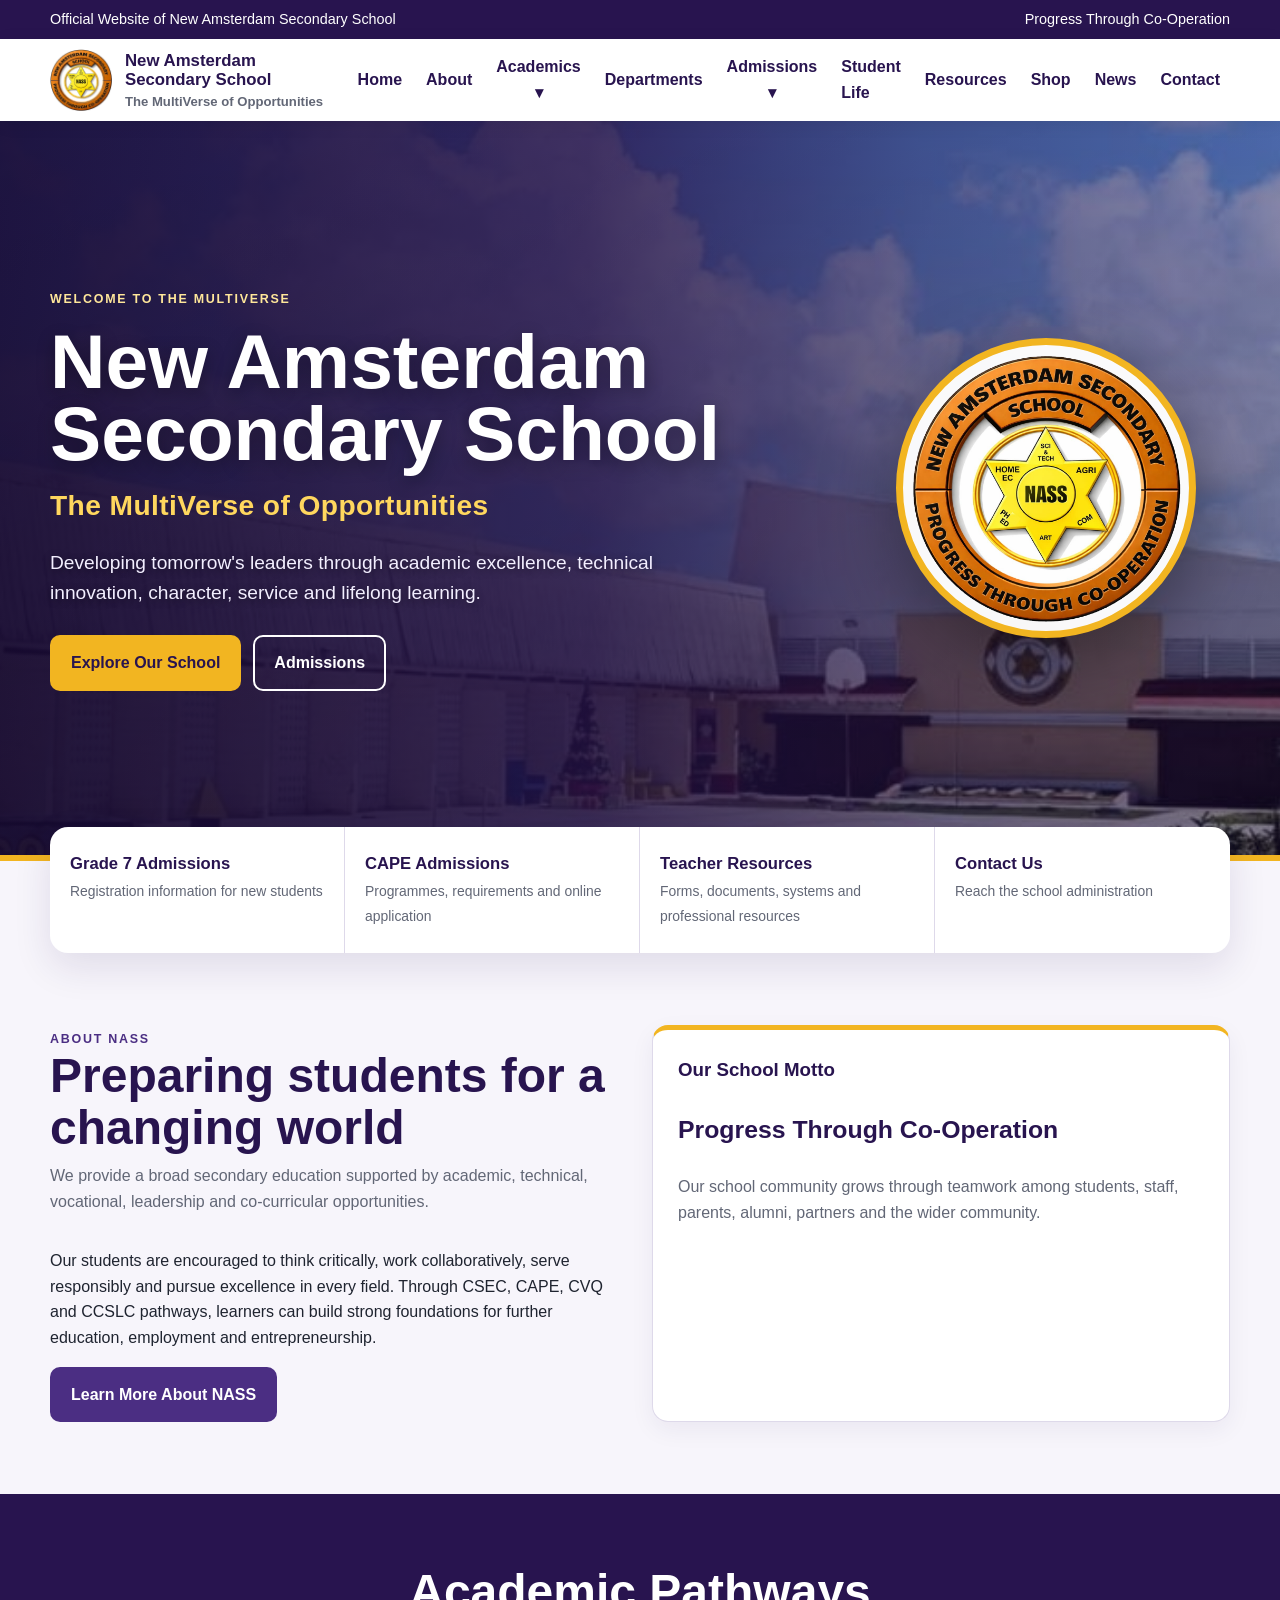
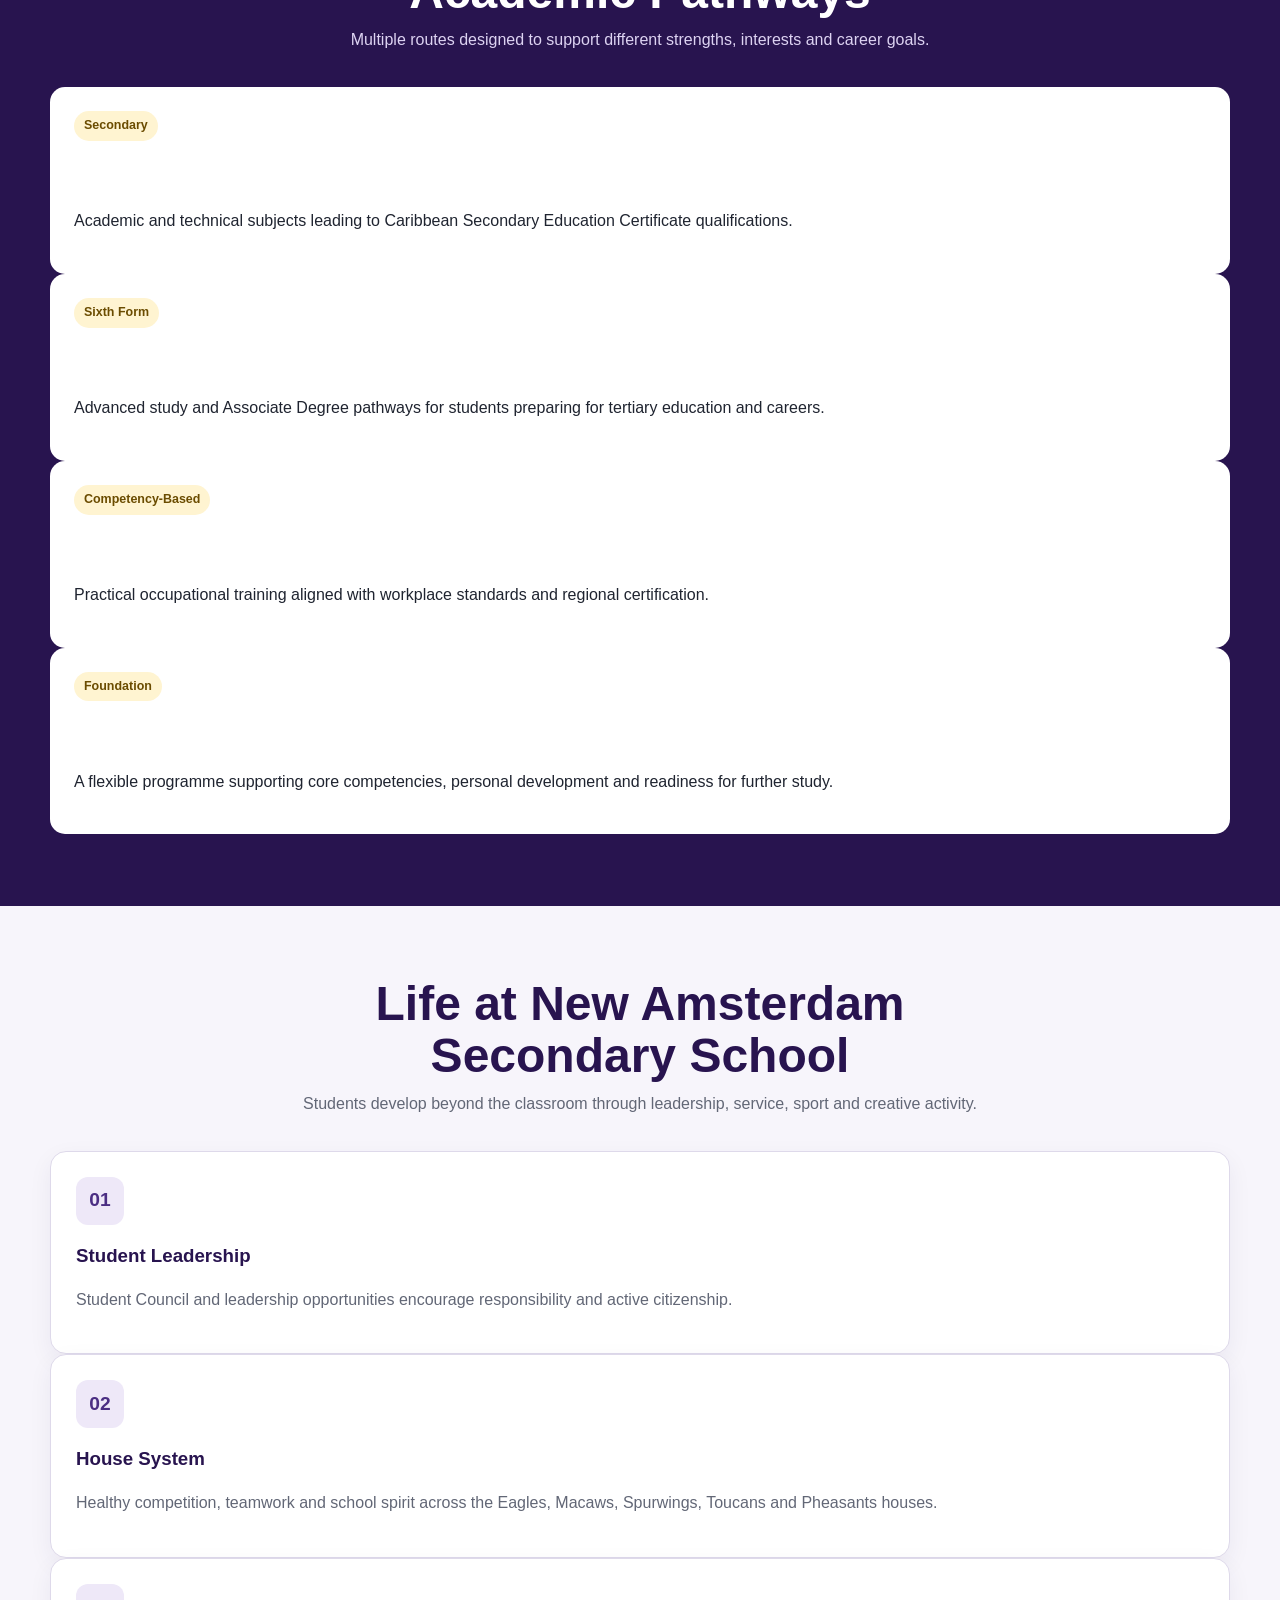
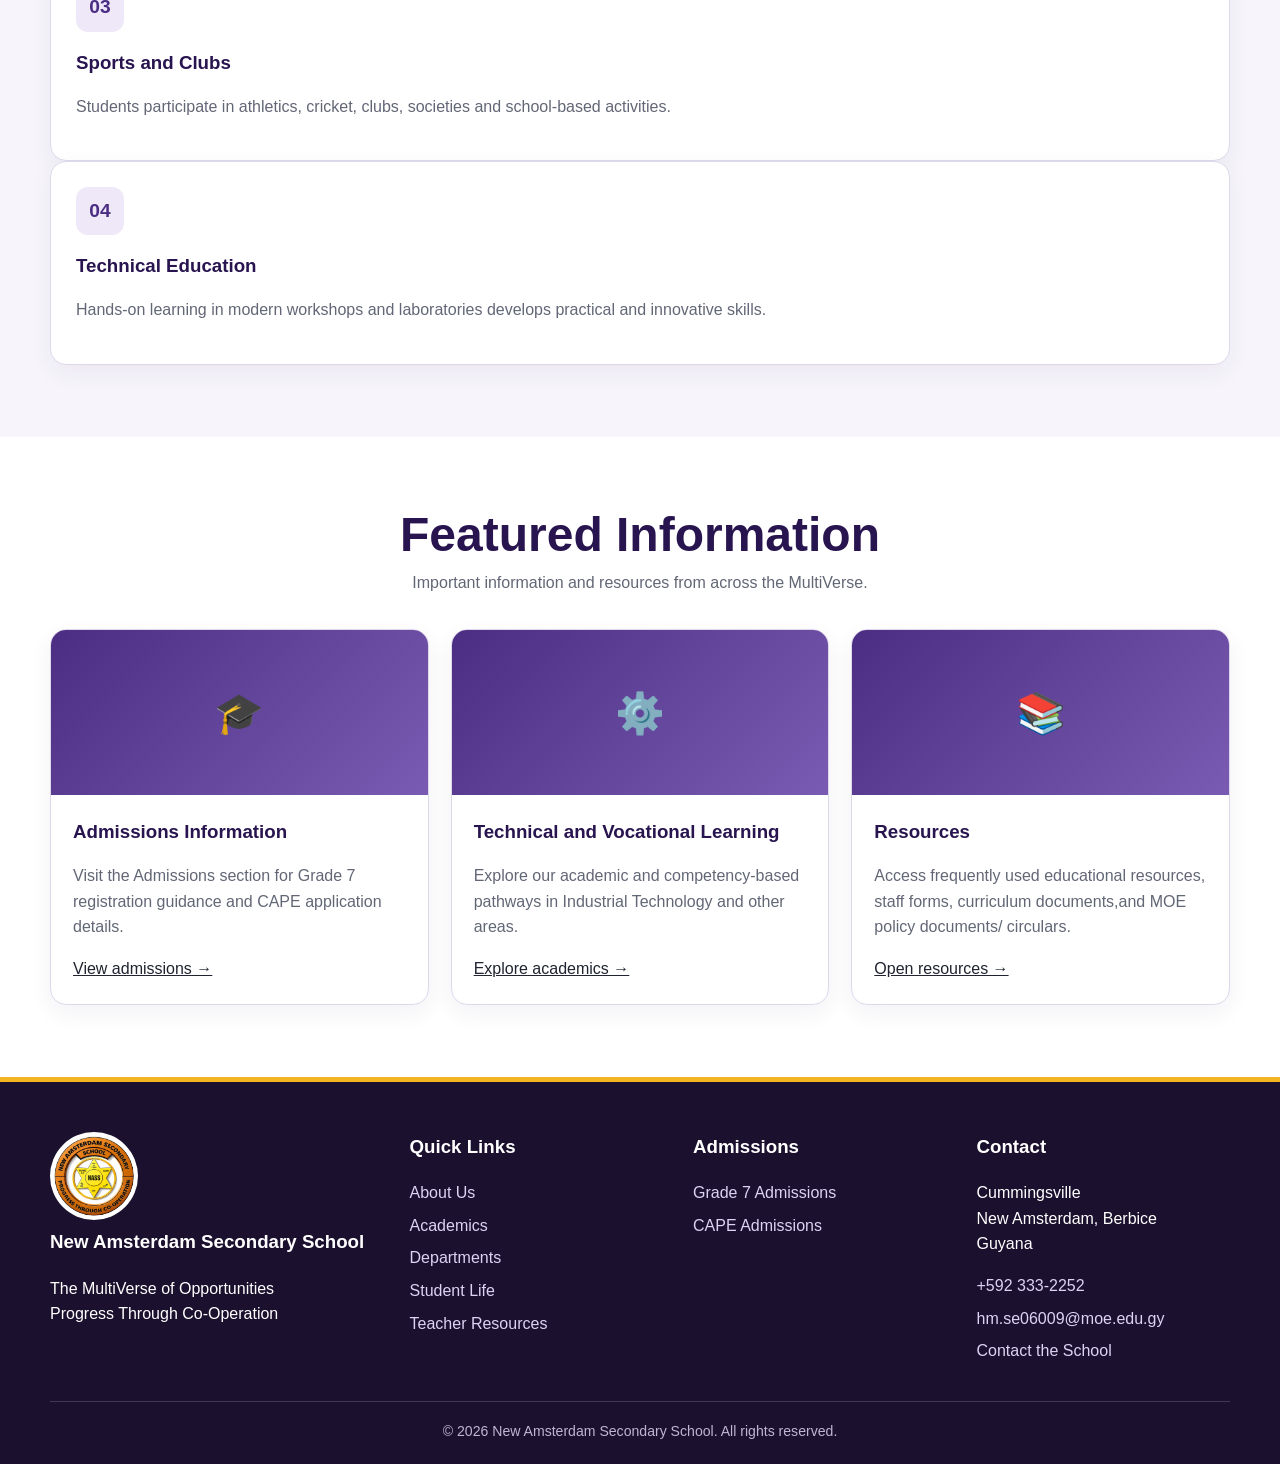
==== index.html @ 8d3edf61 "Add files via upload" ====
<!DOCTYPE html>
<html lang="en">

<head>
    <meta charset="UTF-8">

    <meta
        name="viewport"
        content="width=device-width, initial-scale=1"
    >

    <title>
        Home | New Amsterdam Secondary School
    </title>

 <meta
    name="description"
    content="Official website of New Amsterdam Secondary School in Guyana."
>

<link
    rel="canonical"
    href="https://newamsterdamsecondaryschool.org/"
>

<link
    rel="stylesheet"
    href="styles.css"
>
<script type="application/ld+json">
{
  "@context": "https://schema.org",
  "@type": "EducationalOrganization",
  "@id": "https://newamsterdamsecondaryschool.org/#organization",
  "name": "New Amsterdam Secondary School",
  "alternateName": [
    "New Amsterdam Secondary School - Multilateral",
    "NASS"
  ],
  "url": "https://newamsterdamsecondaryschool.org/",
  "logo": "https://newamsterdamsecondaryschool.org/nass-crest.png",
  "image": "https://newamsterdamsecondaryschool.org/school-layout.png",
  "description": "Official website of New Amsterdam Secondary School, Guyana. Offering secondary education, CAPE Associate Degree programmes, CVQ, CSEC, technical and vocational education, student life, admissions and official school news.",
  "telephone": "+592-333-2252",
  "email": "hm.se06009@moe.edu.gy",
  "slogan": "Progress Through Co-Operation",
  "foundingDate": "1975",
  "address": {
    "@type": "PostalAddress",
    "addressLocality": "New Amsterdam",
    "addressRegion": "Region 6",
    "addressCountry": "GY"
  },
  "sameAs": [
    "https://www.facebook.com/share/1CCUkj4T9d/"
  ],
  "knowsAbout": [
    "Secondary Education",
    "CSEC",
    "CAPE",
    "CCSLC",
    "CVQ",
    "Co Curriculars",
    "Extra Curriculars",
    "Student Leadership"
  ]
}
</script>
</head>

<body>

    <a
        class="skip"
        href="#main"
    >
        Skip to content
    </a>

    <!-- TOP INFORMATION BAR -->

    <div class="utility">

        <div class="container">

            <span>
                Official Website of New Amsterdam Secondary School
            </span>

            <span>
                Progress Through Co-Operation
            </span>

        </div>

    </div>

    <!-- HEADER AND NAVIGATION -->

    <header class="site-header">

        <div class="container brand-row">

            <a
                class="brand"
                href="index.html"
            >

                <img
                    src="nass-crest.png"
                    alt="New Amsterdam Secondary School crest"
                >

                <span class="brand-copy">

                    <span class="brand-name">
                        New Amsterdam Secondary School
                    </span>

                    <span class="brand-tag">
                        The MultiVerse of Opportunities
                    </span>

                </span>

            </a>

            <button
                class="nav-toggle"
                aria-expanded="false"
            >
                Menu
            </button>

            <nav
                class="nav"
                aria-label="Main navigation"
            >

                <a href="index.html">
                    Home
                </a>

                <a href="about.html">
                    About
                </a>

                <div class="dropdown">

                    <button class="dropbtn">
                        Academics ▾
                    </button>

                    <div class="dropdown-menu">

                        <a href="academics.html#foundation">
                            Foundation Programme
                        </a>

                        <a href="academics.html#streams of study">
                            Streams of Study
                        </a>

                        <a href="academics.html#csec">
                            CSEC
                        </a>

                        <a href="academics.html#cape">
                            CAPE
                        </a>

                        <a href="academics.html#cvq">
                            CVQ
                        </a>

                        <a href="academics.html#ccslc">
                            CCSLC
                        </a>

                    </div>

                </div>

                <a href="departments.html">
                    Departments
                </a>

                <div class="dropdown">

                    <button class="dropbtn">
                        Admissions ▾
                    </button>

                    <div class="dropdown-menu">

                        <a href="admissions.html">
                            Admissions Overview
                        </a>

                        <a href="grade7-admissions.html">
                            Grade 7 Admissions
                        </a>

                        <a href="cape-admissions.html">
                            CAPE Admissions
                        </a>

                    </div>

                </div>

                <a href="student-life.html">
                    Student Life
                </a>

                <a href="resources.html">
                    Resources
                </a>
                <a href="shop.html">
                    Shop
                </a>
                <a href="news.html">
                    News
                </a>

                <a href="contact.html">
                    Contact
                </a>

            </nav>

        </div>

    </header>

    <main id="main">

        <!-- HERO SECTION -->

        <section class="hero">

            <div class="container hero-grid">

                <div class="hero-copy">

                    <span class="eyebrow">
                        Welcome to the MultiVerse
                    </span>

                    <h1>
                        New Amsterdam
                        <br>
                        Secondary School
                    </h1>

                    <p class="hero-tagline">
                        The MultiVerse of Opportunities
                    </p>

                    <p class="hero-intro">
                        Developing tomorrow's leaders through academic
                        excellence, technical innovation, character,
                        service and lifelong learning.
                    </p>

                    <div class="actions">

                        <a
                            class="btn btn-primary"
                            href="about.html"
                        >
                            Explore Our School
                        </a>

                        <a
                            class="btn btn-light"
                            href="admissions.html"
                        >
                            Admissions
                        </a>

                    </div>

                </div>

                <div class="hero-crest">

                    <img
                        src="nass-crest.png"
                        alt="New Amsterdam Secondary School crest"
                    >

                </div>

            </div>

        </section>

        <!-- QUICK LINKS -->

        <div class="container quick">

            <div class="quick-grid">

                <a href="grade7-admissions.html">

                    <strong>
                        Grade 7 Admissions
                    </strong>

                    <span>
                        Registration information for new students
                    </span>

                </a>

                <a href="cape-admissions.html">

                    <strong>
                        CAPE Admissions
                    </strong>

                    <span>
                        Programmes, requirements and online application
                    </span>

                </a>

                <a href="resources.html">

                    <strong>
                        Teacher Resources
                    </strong>

                    <span>
                        Forms, documents, systems and professional resources
                    </span>

                </a>

                <a href="contact.html">

                    <strong>
                        Contact Us
                    </strong>

                    <span>
                        Reach the school administration
                    </span>

                </a>

            </div>

        </div>

        <!-- ABOUT SECTION -->

        <section>

            <div class="container grid-2">

                <div>

                    <div class="section-head left">

                        <span
                            class="eyebrow"
                            style="color: var(--purple);"
                        >
                            About NASS
                        </span>

                        <h2>
                            Preparing students for a changing world
                        </h2>

                        <p>
                            We provide a broad secondary education
                            supported by academic, technical, vocational,
                            leadership and co-curricular opportunities.
                        </p>

                    </div>

                    <p>
                        Our students are encouraged to think critically,
                        work collaboratively, serve responsibly and pursue
                        excellence in every field. Through CSEC, CAPE, CVQ
                        and CCSLC pathways, learners can build strong
                        foundations for further education, employment and
                        entrepreneurship.
                    </p>

                    <a
                        class="btn btn-purple"
                        href="about.html"
                    >
                        Learn More About NASS
                    </a>

                </div>

                <div class="card accent-card">

                    <h3>
                        Our School Motto
                    </h3>

                    <p
                        style="
                            font-size: 1.55rem;
                            color: var(--purple-dark);
                            font-weight: 900;
                        "
                    >
                        Progress Through Co-Operation
                    </p>

                    <p>
                        Our school community grows through teamwork
                        among students, staff, parents, alumni,
                        partners and the wider community.
                    </p>

                </div>

            </div>

        </section>

        <!-- ACADEMIC PATHWAYS -->

        <section class="purple-band">

            <div class="container">

                <div class="section-head">

                    <h2>
                        Academic Pathways
                    </h2>

                    <p>
                        Multiple routes designed to support different
                        strengths, interests and career goals.
                    </p>

                </div>

                <div class="grid-4">

                    <div class="programme-card">

                        <span class="label">
                            Secondary
                        </span>

                        <h3>
                            CSEC
                        </h3>

                        <p>
                            Academic and technical subjects leading to
                            Caribbean Secondary Education Certificate
                            qualifications.
                        </p>

                    </div>

                    <div class="programme-card">

                        <span class="label">
                            Sixth Form
                        </span>

                        <h3>
                            CAPE
                        </h3>

                        <p>
                            Advanced study and Associate Degree pathways
                            for students preparing for tertiary education
                            and careers.
                        </p>

                    </div>

                    <div class="programme-card">

                        <span class="label">
                            Competency-Based
                        </span>

                        <h3>
                            CVQ
                        </h3>

                        <p>
                            Practical occupational training aligned with
                            workplace standards and regional certification.
                        </p>

                    </div>

                    <div class="programme-card">

                        <span class="label">
                            Foundation
                        </span>

                        <h3>
                            CCSLC
                        </h3>

                        <p>
                            A flexible programme supporting core
                            competencies, personal development and
                            readiness for further study.
                        </p>

                    </div>

                </div>

            </div>

        </section>

        <!-- STUDENT LIFE -->

        <section>

            <div class="container">

                <div class="section-head">

                    <h2>
                        Life at New Amsterdam Secondary School 
                    </h2>

                    <p>
                        Students develop beyond the classroom through
                        leadership, service, sport and creative activity.
                    </p>

                </div>

                <div class="grid-4">

                    <div class="card">

                        <div class="icon">
                            01
                        </div>

                        <h3>
                            Student Leadership
                        </h3>

                        <p>
                            Student Council and leadership opportunities
                            encourage responsibility and active citizenship.
                        </p>

                    </div>

                    <div class="card">

                        <div class="icon">
                            02
                        </div>

                        <h3>
                            House System
                        </h3>

                        <p>
                            Healthy competition, teamwork and school spirit
                            across the Eagles, Macaws, Spurwings, Toucans and
                            Pheasants houses.
                        </p>

                    </div>

                    <div class="card">

                        <div class="icon">
                            03
                        </div>

                        <h3>
                            Sports and Clubs
                        </h3>

                        <p>
                            Students participate in athletics, cricket,
                            clubs, societies and school-based activities.
                        </p>

                    </div>

                    <div class="card">

                        <div class="icon">
                            04
                        </div>

                        <h3>
                            Technical Education
                        </h3>

                        <p>
                            Hands-on learning in modern workshops and
                            laboratories develops practical and innovative
                            skills.
                        </p>

                    </div>

                </div>

            </div>

        </section>

        <!-- FEATURED INFORMATION -->

        <section style="background: #ffffff;">

            <div class="container">

                <div class="section-head">

                    <h2>
                        Featured Information 
                    </h2>

                    <p>
                        Important information and resources from across
                        the MultiVerse.
                    </p>

                </div>

                <div class="grid-3">

                    <article class="card news-card">

                        <div class="news-visual">
                            🎓
                        </div>

                        <div class="news-body">

                            <h3>
                                Admissions Information
                            </h3>

                            <p>
                                Visit the Admissions section for Grade 7
                                registration guidance and CAPE application
                                details.
                            </p>

                            <a href="admissions.html">
                                View admissions →
                            </a>

                        </div>

                    </article>

                    <article class="card news-card">

                        <div class="news-visual">
                            ⚙️
                        </div>

                        <div class="news-body">

                            <h3>
                                Technical and Vocational Learning
                            </h3>

                            <p>
                                Explore our academic and competency-based
                                pathways in Industrial Technology and other
                                areas.
                            </p>

                            <a href="academics.html">
                                Explore academics →
                            </a>

                        </div>

                    </article>

                    <article class="card news-card">

                        <div class="news-visual">
                            📚
                        </div>

                        <div class="news-body">

                            <h3>
                                Resources
                            </h3>

                            <p>
                                Access frequently used educational resources, staff forms,
                                curriculum documents,and
                                MOE policy documents/ circulars.
                            </p>

                            <a href="resources.html">
                                Open resources →
                            </a>

                        </div>

                    </article>

                </div>

            </div>

        </section>

    </main>

    <!-- FOOTER -->

    <footer class="footer">

        <div class="container">

            <div class="footer-grid">

                <div>

                    <img
                        src="nass-crest.png"
                        alt="New Amsterdam Secondary School crest"
                        style="
                            width: 88px;
                            background: white;
                            border-radius: 50%;
                            padding: 4px;
                        "
                    >

                    <h3>
                        New Amsterdam Secondary School
                    </h3>

                    <p>
                        The MultiVerse of Opportunities
                        <br>
                        Progress Through Co-Operation
                    </p>

                </div>

                <div>

                    <h3>
                        Quick Links
                    </h3>

                    <a href="about.html">
                        About Us
                    </a>

                    <a href="academics.html">
                        Academics
                    </a>

                    <a href="departments.html">
                        Departments
                    </a>

                    <a href="student-life.html">
                        Student Life
                    </a>

                    <a href="resources.html">
                        Teacher Resources
                    </a>

                </div>

                <div>

                    <h3>
                        Admissions
                    </h3>

                    <a href="grade7-admissions.html">
                        Grade 7 Admissions
                    </a>

                    <a href="cape-admissions.html">
                        CAPE Admissions
                    </a>

                </div>

                <div>

                    <h3>
                        Contact
                    </h3>

                    <p>
                        Cummingsville
                        <br>
                        New Amsterdam, Berbice
                        <br>
                        Guyana
                    </p>

                    <a href="tel:+5923332252">
                        +592 333-2252
                    </a>

                    <a href="mailto:hm.se06009@moe.edu.gy">
                        hm.se06009@moe.edu.gy
                    </a>

                    <a href="contact.html">
                        Contact the School
                    </a>

                </div>

            </div>

            <div class="footer-bottom">

                ©
                <span data-year></span>
                New Amsterdam Secondary School.
                All rights reserved.

            </div>

        </div>

    </footer>

    <script src="script.js"></script>

</body>

</html>
---- styles.css ----
:root{--purple:#4b2e83;--purple-dark:#28144f;--purple-soft:#eee8f8;--gold:#f2b521;--gold-soft:#fff4d1;--ink:#1f2430;--muted:#626776;--white:#fff;--line:#ded9ea;--bg:#f7f5fb;--green:#17744a;--shadow:0 14px 38px rgba(40,20,79,.11)}
*{box-sizing:border-box}html{scroll-behavior:smooth}body{margin:0;font-family:Inter,Segoe UI,Arial,sans-serif;color:var(--ink);background:var(--bg);line-height:1.6}img{max-width:100%}a{color:inherit}.container{width:min(1180px,calc(100% - 36px));margin:auto}.skip{position:absolute;left:-999px}.skip:focus{left:12px;top:12px;background:#fff;padding:10px;z-index:99}.utility{background:var(--purple-dark);color:#fff;font-size:.9rem}.utility .container{display:flex;justify-content:space-between;gap:16px;padding:8px 0;flex-wrap:wrap}.site-header{background:#fff;position:sticky;top:0;z-index:40;box-shadow:0 3px 16px rgba(0,0,0,.08)}.brand-row{display:flex;align-items:center;justify-content:space-between;min-height:82px;gap:22px}.brand{display:flex;align-items:center;gap:13px;text-decoration:none}.brand img{width:62px;height:62px;object-fit:contain}.brand-copy{display:flex;flex-direction:column;align-items:flex-start;min-width:0;line-height:1.15}.brand-name{display:block;font-weight:900;color:var(--purple-dark);font-size:1.2rem;line-height:1.15;white-space:nowrap}.brand-tag{display:block;margin-top:5px;font-size:.82rem;color:var(--muted);font-weight:700;white-space:nowrap}.nav-toggle{display:none;border:0;background:var(--purple-soft);color:var(--purple-dark);padding:10px 12px;border-radius:8px;font-weight:800}.nav{display:flex;align-items:center;gap:4px}.nav a,.dropbtn{border:0;background:none;text-decoration:none;color:var(--purple-dark);font:inherit;font-weight:800;padding:12px 10px;border-radius:8px;cursor:pointer}.nav a:hover,.nav a.active,.dropbtn:hover{background:var(--purple-soft)}.dropdown{position:relative}.dropdown-menu{display:none;position:absolute;top:100%;left:0;min-width:235px;background:#fff;border:1px solid var(--line);border-radius:12px;padding:8px;box-shadow:var(--shadow)}.dropdown:hover .dropdown-menu,.dropdown:focus-within .dropdown-menu{display:block}.dropdown-menu a{display:block}.staff-link{background:var(--gold)!important;color:var(--purple-dark)!important}.hero{position:relative;background-image:linear-gradient(90deg,rgba(27,12,58,.94) 0%,rgba(40,20,79,.86) 46%,rgba(40,20,79,.58) 72%,rgba(40,20,79,.42) 100%),url("banner.jpeg");background-size:cover;background-position:center center;background-repeat:no-repeat;color:#fff;overflow:hidden;border-bottom:6px solid var(--gold)}.hero::after{content:"";position:absolute;inset:0;background:linear-gradient(180deg,rgba(0,0,0,.06),rgba(0,0,0,.18));pointer-events:none}.hero-grid{position:relative;z-index:1;display:grid;grid-template-columns:minmax(0,1.35fr) minmax(240px,.65fr);min-height:590px;align-items:center;gap:48px;padding:72px 0}.hero-copy{max-width:780px}.eyebrow{display:inline-block;color:#ffe79a;text-transform:uppercase;letter-spacing:.14em;font-weight:900;font-size:.78rem}.hero h1{font-size:clamp(3rem,6vw,5.8rem);line-height:.94;margin:14px 0 14px;text-wrap:balance;text-shadow:0 5px 18px rgba(0,0,0,.32)}.hero-tagline{margin:0 0 10px!important;color:#ffd75e!important;font-size:clamp(1.25rem,2.2vw,1.8rem)!important;font-weight:900;letter-spacing:.015em}.hero-intro{font-size:clamp(1rem,1.5vw,1.2rem)!important;max-width:690px;color:#f3efff!important;text-shadow:0 2px 8px rgba(0,0,0,.4)}.hero-crest{display:grid;place-items:center}.hero-crest img{width:min(300px,24vw);filter:drop-shadow(0 22px 38px rgba(0,0,0,.38));background:rgba(255,255,255,.97);border-radius:50%;padding:8px;border:7px solid var(--gold)}.actions{display:flex;gap:12px;flex-wrap:wrap;margin-top:26px}.btn{display:inline-flex;align-items:center;justify-content:center;text-decoration:none;font-weight:900;border-radius:10px;padding:13px 19px;border:2px solid transparent}.btn-primary{background:var(--gold);color:var(--purple-dark)}.btn-light{border-color:#fff;color:#fff}.btn-purple{background:var(--purple);color:#fff}.quick{margin-top:-34px;position:relative;z-index:3}.quick-grid{display:grid;grid-template-columns:repeat(4,1fr);background:#fff;border-radius:18px;box-shadow:var(--shadow);overflow:hidden}.quick a{padding:24px 20px;text-decoration:none;border-right:1px solid var(--line)}.quick a:last-child{border:0}.quick strong{display:block;color:var(--purple-dark);font-size:1.04rem}.quick span{font-size:.87rem;color:var(--muted)}section{padding:72px 0}.section-head{max-width:760px;margin:0 auto 34px;text-align:center}.section-head.left{margin-left:0;text-align:left}.section-head h2{font-size:clamp(2rem,4vw,3rem);color:var(--purple-dark);margin:0 0 9px;line-height:1.08}.section-head p{margin:0;color:var(--muted)}.grid-2{display:grid;grid-template-columns:repeat(2,1fr);gap:24px}.grid-3{display:grid;grid-template-columns:repeat(3,1fr);gap:22px};align-items:start;
}.grid-4{display:grid;grid-template-columns:repeat(4,1fr);gap:20px}.card{background:#fff;border:1px solid var(--line);border-radius:16px;padding:25px;box-shadow:0 8px 24px rgba(40,20,79,.06)}.card h3{color:var(--purple-dark);margin:0 0 10px}.card p{color:var(--muted)}.icon{width:48px;height:48px;border-radius:12px;background:var(--purple-soft);display:grid;place-items:center;color:var(--purple);font-weight:900;font-size:1.2rem;margin-bottom:16px}.accent-card{border-top:5px solid var(--gold)}.purple-band{background:var(--purple-dark);color:#fff}.purple-band .section-head h2,.purple-band h3{color:#fff}.purple-band .section-head p{color:#ddd3f2}.programme-card{background:#fff;color:var(--ink);border-radius:15px;padding:24px}.programme-card .label{display:inline-block;background:var(--gold-soft);color:#6b4c00;border-radius:999px;padding:5px 10px;font-weight:900;font-size:.78rem}.news-card{overflow:hidden;padding:0}.news-visual{height:165px;background:linear-gradient(135deg,var(--purple),#7a5bb3);display:grid;place-items:center;color:#fff;font-size:2.5rem}.news-body{padding:22px}.notice{background:var(--gold-soft);border-left:5px solid var(--gold);padding:16px 18px;border-radius:9px}.page-hero{background:linear-gradient(135deg,var(--purple-dark),var(--purple));color:#fff;padding:70px 0;border-bottom:6px solid var(--gold)}.page-hero h1{font-size:clamp(2.5rem,5vw,4.5rem);margin:0 0 10px}.page-hero p{max-width:760px;color:#eee7ff;font-size:1.08rem}.breadcrumbs{font-weight:800;font-size:.86rem;color:#ffe394}.content-list{padding-left:20px}.content-list li{margin-bottom:9px}.requirements{display:grid;grid-template-columns:repeat(2,1fr);gap:12px}.requirements div{background:var(--gold-soft);border-left:4px solid var(--gold);padding:14px;border-radius:8px;font-weight:800}.table-wrap{overflow:auto}.programme-table{width:100%;border-collapse:collapse;background:#fff}.programme-table th,.programme-table td{border:1px solid var(--line);padding:12px;text-align:left;vertical-align:top}.programme-table th{background:var(--purple);color:#fff}.contact-grid{display:grid;grid-template-columns:.8fr 1.2fr;gap:25px}.form-card label{display:block;font-weight:800;margin:12px 0 6px}.form-card input,.form-card textarea{width:100%;border:1px solid #bdb7cc;border-radius:8px;padding:11px;font:inherit}.form-card textarea{min-height:130px}.footer{background:#1b102e;color:#fff;border-top:5px solid var(--gold);padding:50px 0 22px}.footer-grid{display:grid;grid-template-columns:1.3fr repeat(3,1fr);gap:30px}.footer h3{margin-top:0}.footer a{display:block;text-decoration:none;color:#ddd3f2;margin:7px 0}.footer-bottom{border-top:1px solid rgba(255,255,255,.16);margin-top:30px;padding-top:18px;text-align:center;color:#bfb6d0;font-size:.88rem}
@media(max-width:980px){.nav-toggle{display:block}.nav{display:none;position:absolute;top:82px;left:0;right:0;background:#fff;padding:12px 18px;box-shadow:var(--shadow);flex-direction:column;align-items:stretch}.nav.open{display:flex}.dropdown-menu{position:static;box-shadow:none;border:0;padding-left:14px}.dropdown:hover .dropdown-menu{display:none}.dropdown.open .dropdown-menu{display:block}.hero-grid{grid-template-columns:1fr;text-align:center;min-height:auto;padding:64px 0}.hero p{margin-left:auto;margin-right:auto}.actions{justify-content:center}.hero-crest{display:grid}.hero-crest img{width:min(230px,48vw)}.quick-grid,.grid-4{grid-template-columns:repeat(2,1fr)}.grid-3{grid-template-columns:repeat(2,1fr)}.footer-grid{grid-template-columns:repeat(2,1fr)}}
@media(max-width:680px){.utility .container{justify-content:center}.brand-name{font-size:1rem}.brand-tag{display:none}.quick-grid,.grid-2,.grid-3,.grid-4,.contact-grid,.footer-grid,.requirements{grid-template-columns:1fr}.quick a{border-right:0;border-bottom:1px solid var(--line)}.hero-grid{min-height:auto;padding:58px 0 64px;gap:30px}.hero h1{font-size:clamp(2.65rem,12vw,4rem)}.hero-crest img{width:min(190px,52vw)}section{padding:55px 0}.page-hero{padding:55px 0}}
.foundation-image{
    margin-top:25px;
}

.foundation-image img{
    width:100%;
    border-radius:12px;
    display:block;
    box-shadow:0 8px 20px rgba(0,0,0,.12);
}
.cvq-image{
    margin-top:25px;
}

.cvq-image img{
    width:120%;
    border-radius:12px;
    display:block;
    box-shadow:0 8px 20px rgba(0,0,0,.12);
}
.about-cards{
    column-count:3;
    column-gap:24px;
}

.about-cards .card{
    display:inline-block;
    width:100%;
    margin:0 0 24px;
    break-inside:avoid;
}

@media (max-width:980px){
    .about-cards{
        column-count:2;
    }
}

@media (max-width:680px){
    .about-cards{
        column-count:1;
    }
}
.board-members {
    width:100%;
    border-radius:12px;
    margin-top:20px;
    border:4px solid #ffffff;
    box-shadow:0 8px 24px rgba(0,0,0,.15);
}
.brand{
    min-width:0;
}

.brand-copy{
    min-width:0;
}

.brand-name{
    font-size:1.05rem;
    white-space:normal;
    line-height:1.15;
}

.brand-tag{
    white-space:normal;
}

.nav{
    margin-left:auto;
}
.pe-uniform-wrapper{
    display:flex;
    justify-content:center;
}

.pe-uniform-wrapper .uniform-card{
    width:100%;
    max-width:900px;
}
.uniform-group .section-head{
    text-align:center;
    margin-bottom:30px;
}

.uniform-group .section-head h2{
    margin-bottom:10px;
}
.cricket-feature{
    background:#fff;
}

.cricket-story{
    padding:30px;
}

.cricket-story-text{
    max-width:900px;
    margin:0 auto 30px;
    text-align:center;
}

.cricket-story-text h3{
    font-size:1.6rem;
}

.cricket-gallery{
    display:grid;
    grid-template-columns:repeat(2,minmax(0,1fr));
    gap:18px;
}

.cricket-gallery a{
    display:block;
    overflow:hidden;
    border-radius:12px;
}

.cricket-gallery img{
    width:100%;
    height:320px;
    display:block;
    object-fit:cover;
    transition:transform .25s ease;
}

.cricket-gallery img:hover{
    transform:scale(1.03);
}

@media(max-width:760px){

    .cricket-gallery{
        grid-template-columns:1fr;
    }

    .cricket-gallery img{
        height:auto;
    }

}
/* Streams of Study */

.streams-grid{
    display:grid;
    grid-template-columns:repeat(auto-fit,minmax(230px,1fr));
    gap:18px;
    margin-top:20px;
}

.stream-box{
    background:#f8f8ff;
    border:1px solid #e6e0ff;
    border-radius:14px;
    padding:18px;
}

.stream-box h4{
    margin-bottom:10px;
    color:var(--purple-dark);
}

.stream-box p{
    margin:0;
}

.stream-box ul{
    margin:10px 0 0 20px;
}
.location-section {
    background: #ffffff;
}

.map-container {
    width: 100%;
    margin-top: 2rem;
    border-radius: 18px;
    overflow: hidden;
    box-shadow: 0 12px 30px rgba(0, 0, 0, 0.12);
}

.map-container iframe {
    display: block;
    width: 100%;
    height: 450px;
    border: 0;
}

@media (max-width: 700px) {
    .map-container iframe {
        height: 350px;
    }
}
/* ========================================
   NEWS DOCUMENTS SECTION
======================================== */

.news-documents {
    padding: 70px 0;
    background: #f6f4f8;
}

.section-heading {
    max-width: 760px;
    margin-bottom: 36px;
}

.section-label {
    margin: 0 0 8px;
    color: #6a1b78;
    font-size: 0.85rem;
    font-weight: 700;
    letter-spacing: 1px;
    text-transform: uppercase;
}

.section-heading h2 {
    margin: 0 0 12px;
    color: #35113d;
    font-size: clamp(1.8rem, 4vw, 2.5rem);
    line-height: 1.2;
}

.section-heading p {
    margin: 0;
    color: #555;
    line-height: 1.7;
}

.document-grid {
    display: grid;
    grid-template-columns: repeat(3, minmax(0, 1fr));
    gap: 24px;
}

.document-card {
    display: flex;
    flex-direction: column;
    overflow: hidden;
    background: #ffffff;
    border: 1px solid #e2dce5;
    border-radius: 14px;
    box-shadow: 0 8px 25px rgba(45, 16, 52, 0.08);
    transition:
        transform 0.2s ease,
        box-shadow 0.2s ease;
}

.document-card:hover {
    transform: translateY(-4px);
    box-shadow: 0 14px 32px rgba(45, 16, 52, 0.14);
}

.document-icon {
    padding: 22px 24px;
    background: linear-gradient(
        135deg,
        #4e145b,
        #762b86
    );
    color: #ffffff;
    font-size: 1.15rem;
    font-weight: 800;
    letter-spacing: 2px;
}

.document-details {
    display: flex;
    flex: 1;
    flex-direction: column;
    padding: 24px;
}

.document-type {
    margin: 0 0 8px;
    color: #a27616;
    font-size: 0.78rem;
    font-weight: 700;
    letter-spacing: 0.7px;
    text-transform: uppercase;
}

.document-details h3 {
    margin: 0 0 12px;
    color: #35113d;
    font-size: 1.25rem;
    line-height: 1.35;
}

.document-details > p {
    margin: 0;
    color: #5b5b5b;
    line-height: 1.65;
}

.document-button {
    display: inline-flex;
    align-items: center;
    justify-content: center;
    width: fit-content;
    min-height: 44px;
    margin-top: auto;
    padding: 11px 18px;
    background: #5c1769;
    color: #ffffff;
    border-radius: 7px;
    font-weight: 700;
    text-align: center;
    text-decoration: none;
    transition:
        background 0.2s ease,
        transform 0.2s ease;
}

.document-button:hover,
.document-button:focus-visible {
    background: #7b2789;
    color: #ffffff;
    transform: translateY(-1px);
}

.document-button:focus-visible {
    outline: 3px solid #d5b44a;
    outline-offset: 3px;
}

/* Tablet */

@media (max-width: 900px) {

    .document-grid {
        grid-template-columns: repeat(2, minmax(0, 1fr));
    }

}

/* Mobile */

@media (max-width: 600px) {

    .news-documents {
        padding: 48px 0;
    }

    .section-heading {
        margin-bottom: 28px;
    }

    .document-grid {
        grid-template-columns: 1fr;
    }

    .document-details {
        padding: 20px;
    }

    .document-button {
        width: 100%;
    }

}
.site-map-section {
    padding: 70px 0;
    background: #f8fafc;
}

.site-map {
    width: 100%;
    max-width: 1200px;
    margin: 0 auto;
    text-align: center;
}

.site-map a {
    display: block;
}

.site-map img {
    display: block;
    width: 100%;
    height: auto;
    border: 1px solid #d8dde6;
    border-radius: 14px;
    box-shadow: 0 10px 28px rgba(0, 0, 0, 0.14);
    transition: transform 0.3s ease, box-shadow 0.3s ease;
}

.site-map img:hover {
    transform: scale(1.01);
    box-shadow: 0 14px 34px rgba(0, 0, 0, 0.18);
}

.site-map figcaption {
    margin-top: 15px;
    color: var(--muted);
    font-size: 0.95rem;
    line-height: 1.6;
}

@media (max-width: 760px) {
    .site-map-section {
        padding: 50px 0;
    }

    .site-map img {
        border-radius: 10px;
    }
}
/*==============================
 Past Head Teachers
==============================*/

.headteachers-section{
    padding:70px 0;
    background:#f8fafc;
}

.headteachers-grid{
    display:grid;
    grid-template-columns:repeat(auto-fit,minmax(250px,1fr));
    gap:30px;
    margin-top:40px;
}

.headteacher-card{
    background:#fff;
    border-radius:16px;
    overflow:hidden;
    text-align:center;
    box-shadow:0 8px 22px rgba(0,0,0,.12);
    transition:.3s;
}

.headteacher-card:hover{
    transform:translateY(-8px);
}

.headteacher-card img{
    width:100%;
    aspect-ratio:4/5;
    object-fit:cover;
    display:block;
}

.headteacher-card h3{
    margin:18px 0 6px;
    color:var(--purple-dark);
}

.headteacher-card p{
    margin:0;
    font-weight:600;
    color:#666;
}

.headteacher-card span{
    display:block;
    margin:15px 0 20px;
    font-weight:700;
    color:var(--gold);
}

.table-responsive{
    overflow-x:auto;
}

.programme-table{
    width:100%;
    border-collapse:collapse;
    margin-top:1rem;
}

.programme-table th{
    background:#0c4da2;
    color:#fff;
    padding:12px;
    text-align:left;
}

.programme-table td{
    border:1px solid #ddd;
    padding:14px;
    vertical-align:top;
}

.programme-table ul{
    margin:0;
    padding-left:20px;
}

.course-grid{
    display:grid;
    grid-template-columns:repeat(auto-fit,minmax(280px,1fr));
    gap:2rem;
}

.course-grid ul{
    margin:0;
    padding-left:20px;
}
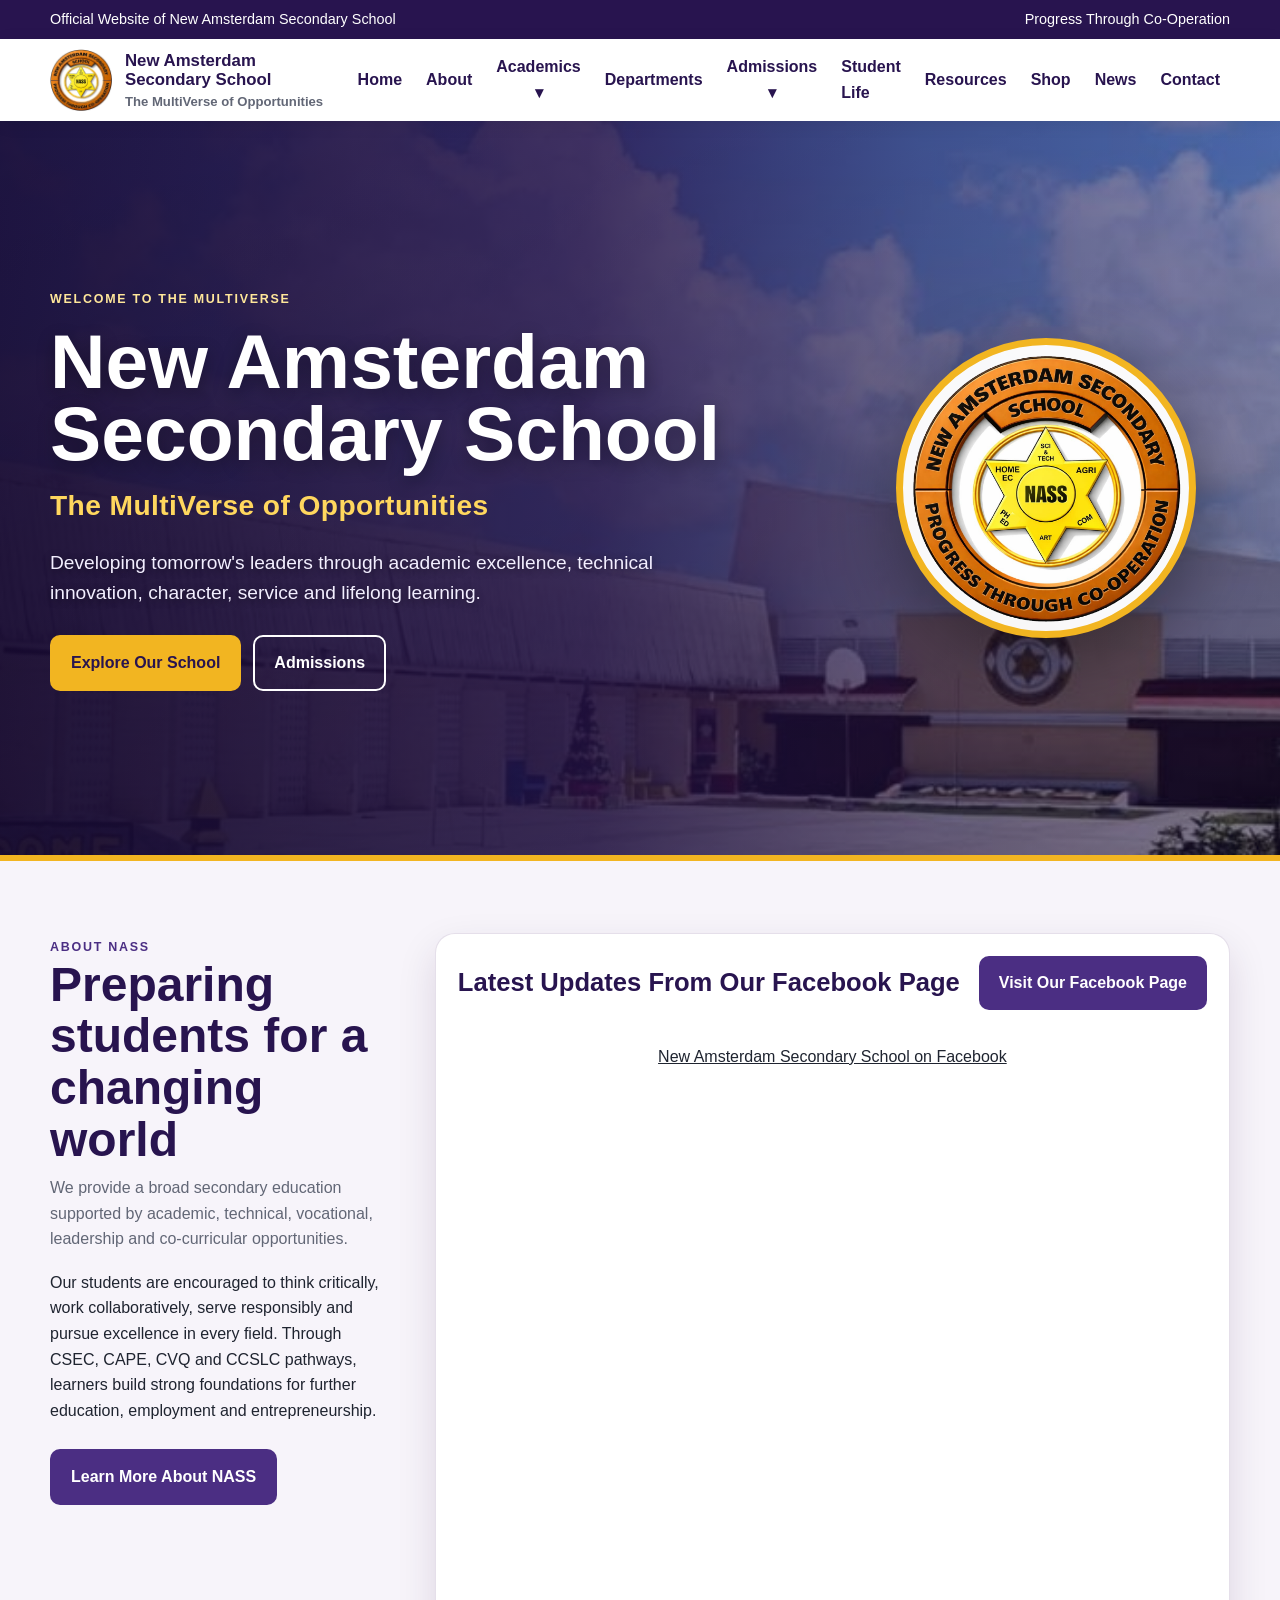
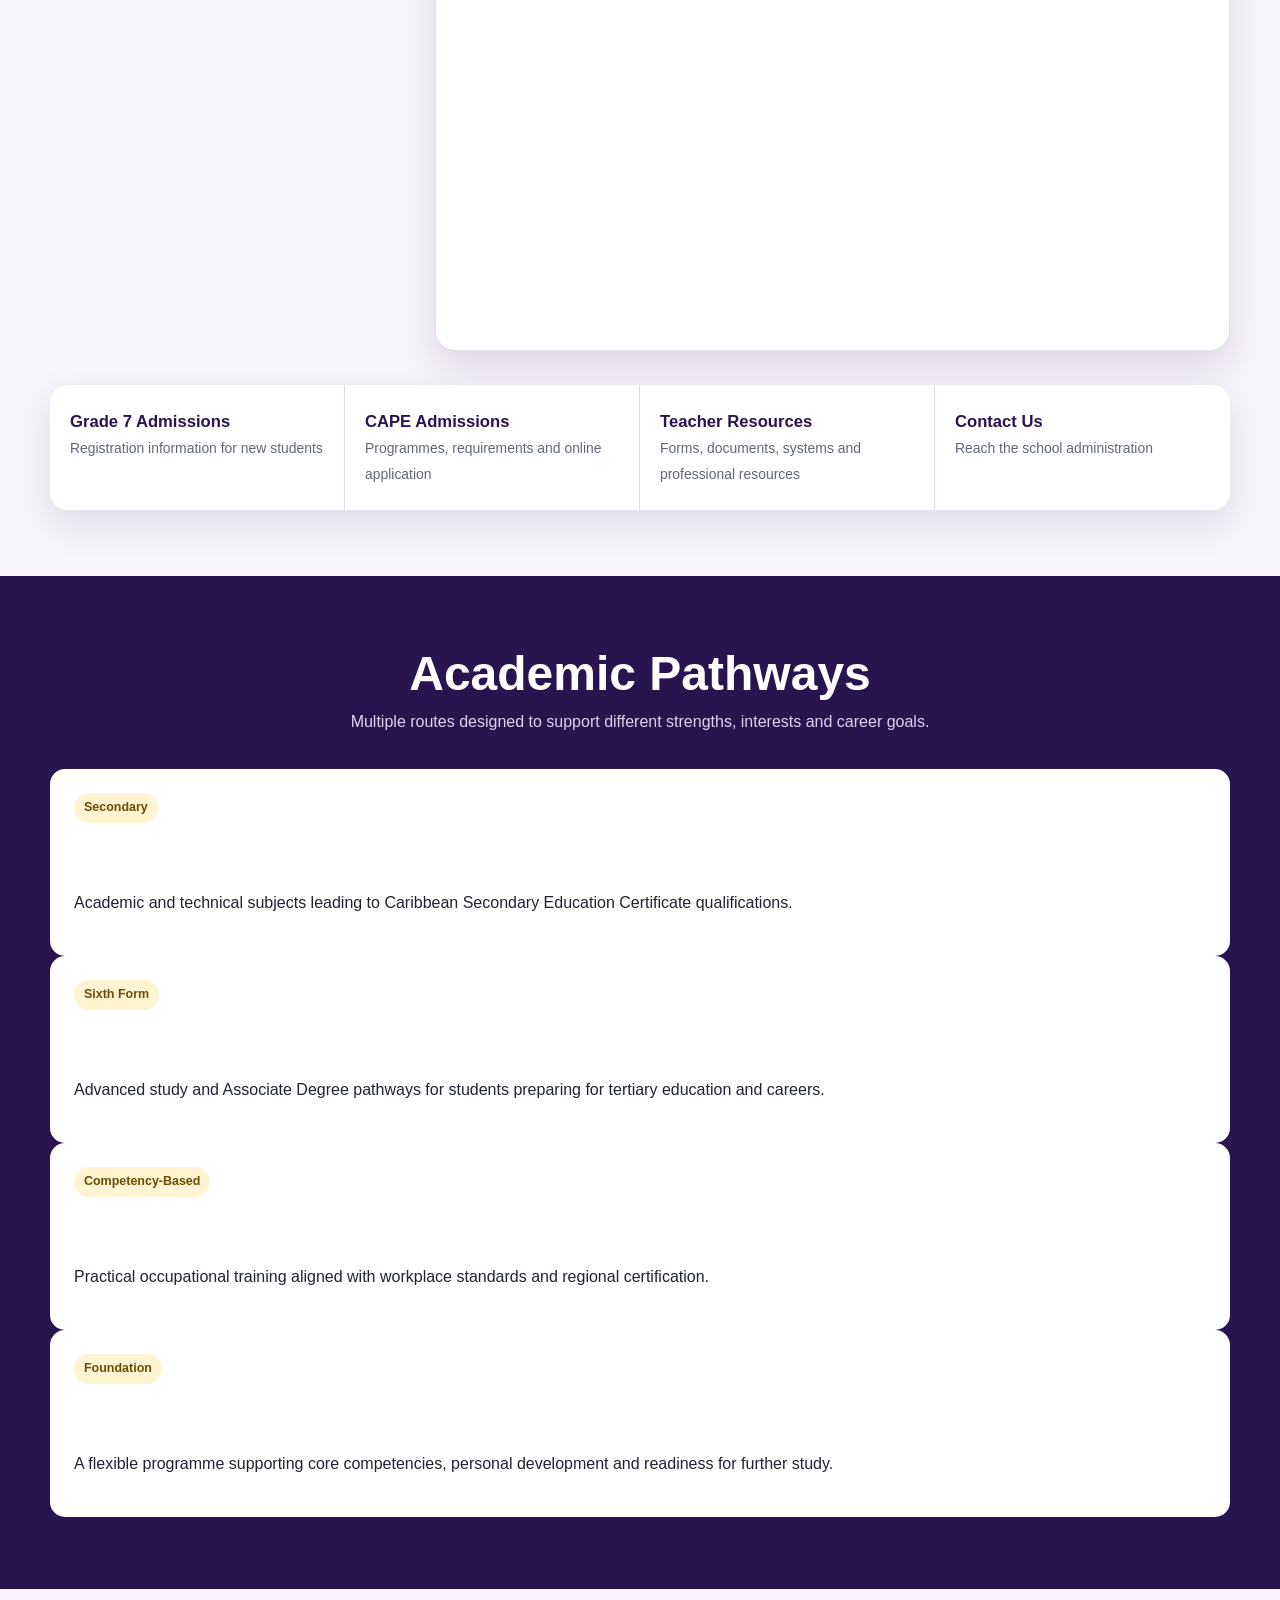
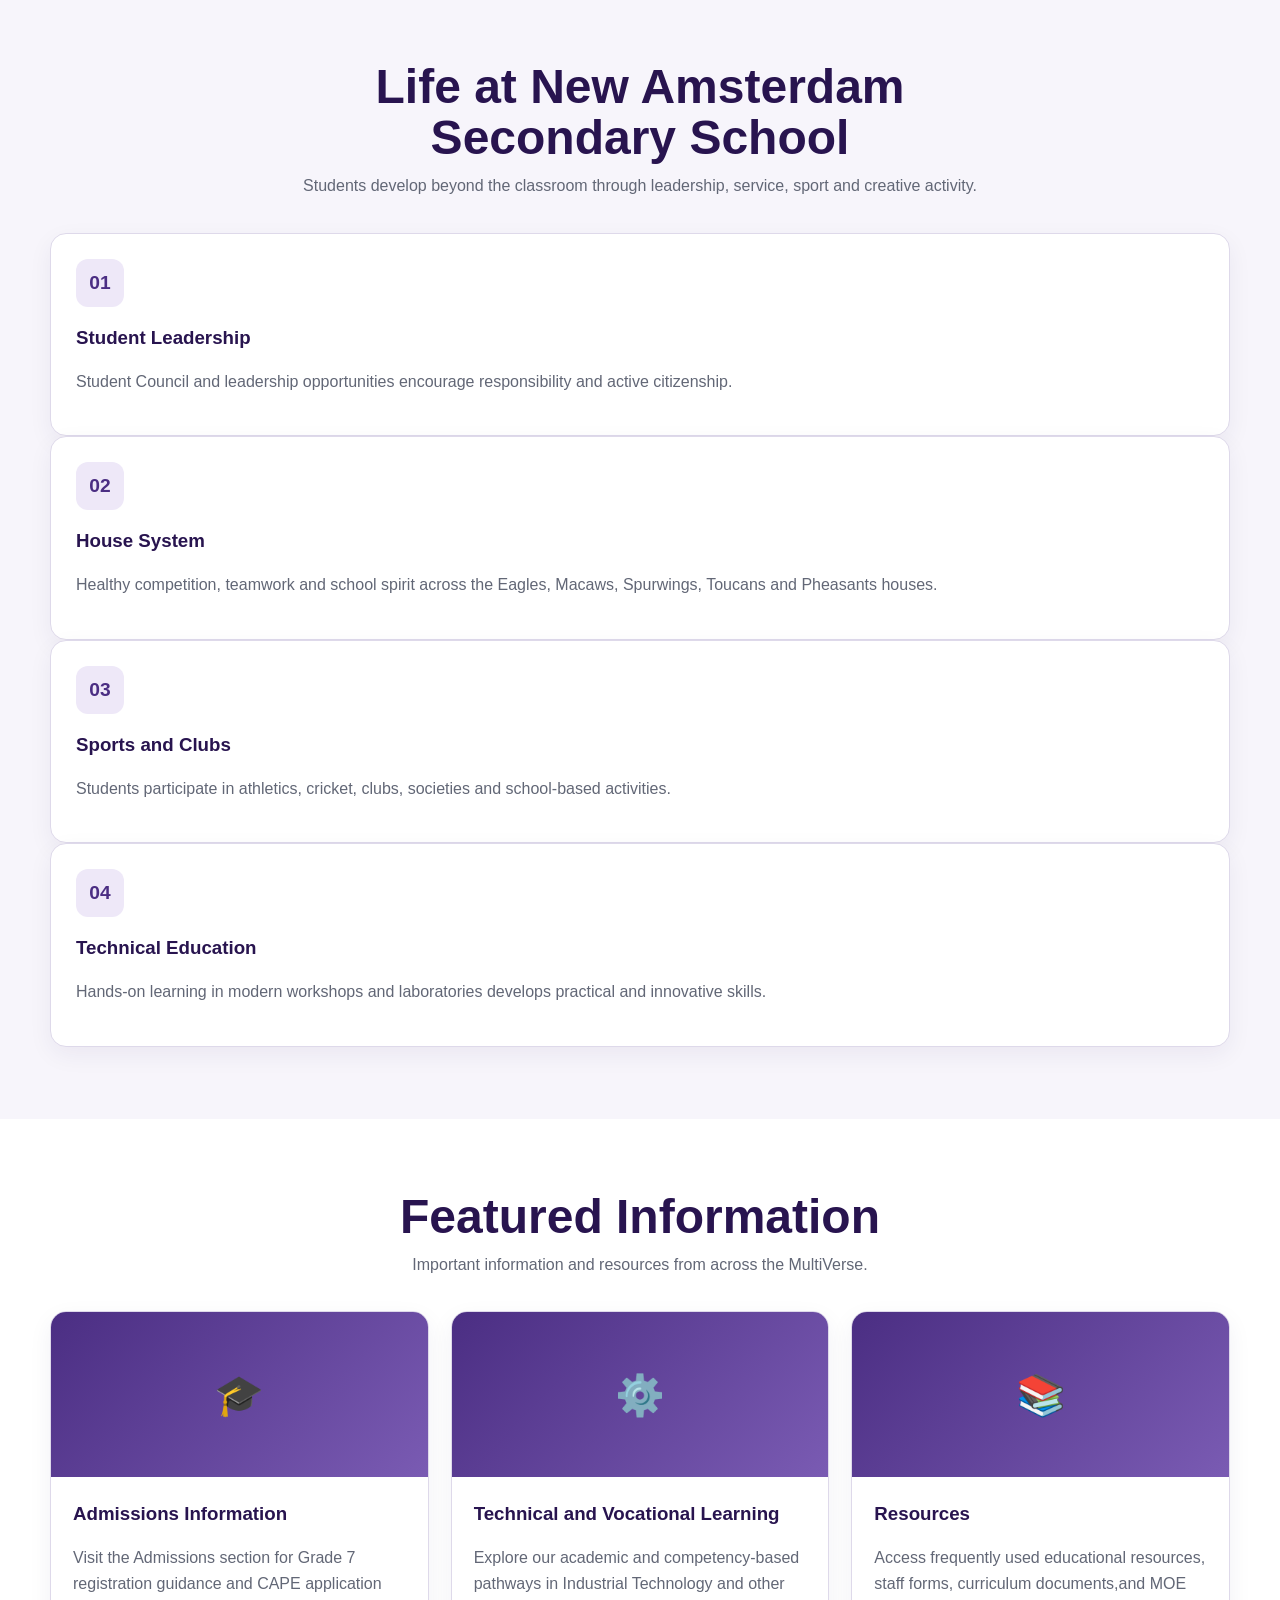
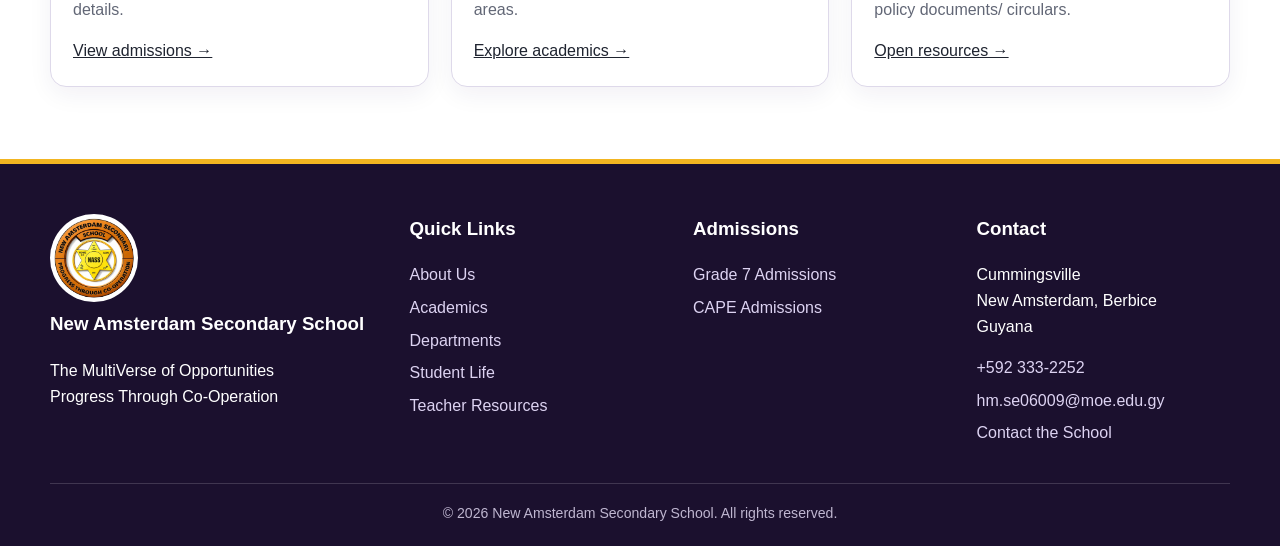
==== commit e44f7fa5: "Add files via upload" ====
--- a/index.html
+++ b/index.html
@@ -52,7 +52,7 @@
     "addressCountry": "GY"
   },
   "sameAs": [
-    "https://www.facebook.com/share/1CCUkj4T9d/"
+    "https://www.facebook.com/profile.php?id=100063543164388"
   ],
   "knowsAbout": [
     "Secondary Education",
@@ -66,9 +66,132 @@
   ]
 }
 </script>
+
+<style>
+    /* About + Facebook feature row */
+    .about-facebook-section {
+        background: #f7f4fa;
+        padding: 72px 20px 34px;
+    }
+
+    .about-facebook-grid {
+        display: grid;
+        grid-template-columns: minmax(280px, 0.72fr) minmax(560px, 1.68fr);
+        gap: 44px;
+        align-items: start;
+    }
+
+    .about-facebook-copy .section-head {
+        margin-bottom: 18px;
+    }
+
+    .about-facebook-copy > p {
+        margin-bottom: 26px;
+    }
+
+    .facebook-panel {
+        background: #ffffff;
+        border: 1px solid rgba(76, 29, 109, 0.14);
+        border-radius: 20px;
+        box-shadow: 0 16px 38px rgba(43, 18, 61, 0.13);
+        padding: 22px;
+        min-width: 0;
+    }
+
+    .facebook-panel-head {
+        display: flex;
+        justify-content: space-between;
+        align-items: center;
+        gap: 18px;
+        margin-bottom: 18px;
+    }
+
+    .facebook-panel-head h2 {
+        margin: 0;
+        color: var(--purple-dark);
+        font-size: clamp(1.25rem, 2vw, 1.65rem);
+    }
+
+    .facebook-panel-head .btn {
+        flex: 0 0 auto;
+        white-space: nowrap;
+        padding: 12px 18px;
+    }
+
+    .facebook-feed-wrap {
+        width: 100%;
+        overflow: hidden;
+        border-radius: 14px;
+        min-height: 900px;
+        display: flex;
+        justify-content: center;
+        align-items: flex-start;
+    }
+
+    .facebook-feed-wrap .fb-page,
+    .facebook-feed-wrap iframe {
+        max-width: 100% !important;
+    }
+
+    .quick-after-social {
+        background: #f7f4fa;
+        padding: 0 20px 66px;
+    }
+
+    .quick-after-social .quick {
+        margin-top: 0;
+    }
+
+    @media (max-width: 980px) {
+        .about-facebook-grid {
+            grid-template-columns: 1fr;
+        }
+
+        .facebook-panel {
+            max-width: 760px;
+            width: 100%;
+            margin: 0 auto;
+        }
+    }
+
+    @media (max-width: 600px) {
+        .about-facebook-section {
+            padding: 50px 12px 24px;
+        }
+
+        .quick-after-social {
+            padding: 0 12px 48px;
+        }
+
+        .facebook-panel {
+            padding: 14px;
+            border-radius: 15px;
+        }
+
+        .facebook-panel-head {
+            display: block;
+        }
+
+        .facebook-panel-head .btn {
+            display: inline-flex;
+            margin-top: 12px;
+        }
+
+        .facebook-feed-wrap {
+            min-height: 900px;
+        }
+    }
+</style>
+
 </head>
 
 <body>
+
+    <!-- FACEBOOK PAGE PLUGIN -->
+    <div id="fb-root"></div>
+    <script async defer crossorigin="anonymous"
+        src="https://connect.facebook.net/en_US/sdk.js#xfbml=1&version=v23.0">
+    </script>
 
     <a
         class="skip"
@@ -296,71 +419,13 @@
 
         </section>
 
-        <!-- QUICK LINKS -->
-
-        <div class="container quick">
-
-            <div class="quick-grid">
-
-                <a href="grade7-admissions.html">
-
-                    <strong>
-                        Grade 7 Admissions
-                    </strong>
-
-                    <span>
-                        Registration information for new students
-                    </span>
-
-                </a>
-
-                <a href="cape-admissions.html">
-
-                    <strong>
-                        CAPE Admissions
-                    </strong>
-
-                    <span>
-                        Programmes, requirements and online application
-                    </span>
-
-                </a>
-
-                <a href="resources.html">
-
-                    <strong>
-                        Teacher Resources
-                    </strong>
-
-                    <span>
-                        Forms, documents, systems and professional resources
-                    </span>
-
-                </a>
-
-                <a href="contact.html">
-
-                    <strong>
-                        Contact Us
-                    </strong>
-
-                    <span>
-                        Reach the school administration
-                    </span>
-
-                </a>
-
-            </div>
-
-        </div>
-
-        <!-- ABOUT SECTION -->
-
-        <section>
-
-            <div class="container grid-2">
-
-                <div>
+        <!-- ABOUT + LATEST FACEBOOK UPDATES -->
+
+        <section class="about-facebook-section">
+
+            <div class="container about-facebook-grid">
+
+                <div class="about-facebook-copy">
 
                     <div class="section-head left">
 
@@ -376,20 +441,19 @@
                         </h2>
 
                         <p>
-                            We provide a broad secondary education
-                            supported by academic, technical, vocational,
-                            leadership and co-curricular opportunities.
+                            We provide a broad secondary education supported by
+                            academic, technical, vocational, leadership and
+                            co-curricular opportunities.
                         </p>
 
                     </div>
 
                     <p>
-                        Our students are encouraged to think critically,
-                        work collaboratively, serve responsibly and pursue
-                        excellence in every field. Through CSEC, CAPE, CVQ
-                        and CCSLC pathways, learners can build strong
-                        foundations for further education, employment and
-                        entrepreneurship.
+                        Our students are encouraged to think critically, work
+                        collaboratively, serve responsibly and pursue excellence
+                        in every field. Through CSEC, CAPE, CVQ and CCSLC pathways,
+                        learners build strong foundations for further education,
+                        employment and entrepreneurship.
                     </p>
 
                     <a
@@ -401,33 +465,119 @@
 
                 </div>
 
-                <div class="card accent-card">
-
-                    <h3>
-                        Our School Motto
-                    </h3>
-
-                    <p
-                        style="
-                            font-size: 1.55rem;
-                            color: var(--purple-dark);
-                            font-weight: 900;
-                        "
-                    >
-                        Progress Through Co-Operation
-                    </p>
-
-                    <p>
-                        Our school community grows through teamwork
-                        among students, staff, parents, alumni,
-                        partners and the wider community.
-                    </p>
+                <div class="facebook-panel">
+
+                    <div class="facebook-panel-head">
+
+                        <h2>
+                            Latest Updates From Our Facebook Page
+                        </h2>
+
+                        <a
+                            class="btn btn-purple"
+                            href="https://www.facebook.com/profile.php?id=100063543164388"
+                            target="_blank"
+                            rel="noopener noreferrer"
+                        >
+                            Visit Our Facebook Page
+                        </a>
+
+                    </div>
+
+                    <div class="facebook-feed-wrap">
+
+                        <div
+                            class="fb-page"
+                            data-href="https://www.facebook.com/profile.php?id=100063543164388"
+                            data-tabs="timeline"
+                            data-width="700"
+                            data-height="900"
+                            data-small-header="true"
+                            data-adapt-container-width="true"
+                            data-hide-cover="true"
+                            data-show-facepile="false"
+                        >
+
+                            <blockquote
+                                cite="https://www.facebook.com/profile.php?id=100063543164388"
+                                class="fb-xfbml-parse-ignore"
+                            >
+                                <a href="https://www.facebook.com/profile.php?id=100063543164388">
+                                    New Amsterdam Secondary School on Facebook
+                                </a>
+                            </blockquote>
+
+                        </div>
+
+                    </div>
 
                 </div>
 
             </div>
 
         </section>
+
+        <!-- QUICK LINKS -->
+
+        <div class="quick-after-social">
+
+            <div class="container quick">
+
+                <div class="quick-grid">
+
+                    <a href="grade7-admissions.html">
+
+                        <strong>
+                            Grade 7 Admissions
+                        </strong>
+
+                        <span>
+                            Registration information for new students
+                        </span>
+
+                    </a>
+
+                    <a href="cape-admissions.html">
+
+                        <strong>
+                            CAPE Admissions
+                        </strong>
+
+                        <span>
+                            Programmes, requirements and online application
+                        </span>
+
+                    </a>
+
+                    <a href="resources.html">
+
+                        <strong>
+                            Teacher Resources
+                        </strong>
+
+                        <span>
+                            Forms, documents, systems and professional resources
+                        </span>
+
+                    </a>
+
+                    <a href="contact.html">
+
+                        <strong>
+                            Contact Us
+                        </strong>
+
+                        <span>
+                            Reach the school administration
+                        </span>
+
+                    </a>
+
+                </div>
+
+            </div>
+
+        </div>
 
         <!-- ACADEMIC PATHWAYS -->
 
@@ -728,7 +878,6 @@
             </div>
 
         </section>
-
     </main>
 
     <!-- FOOTER -->
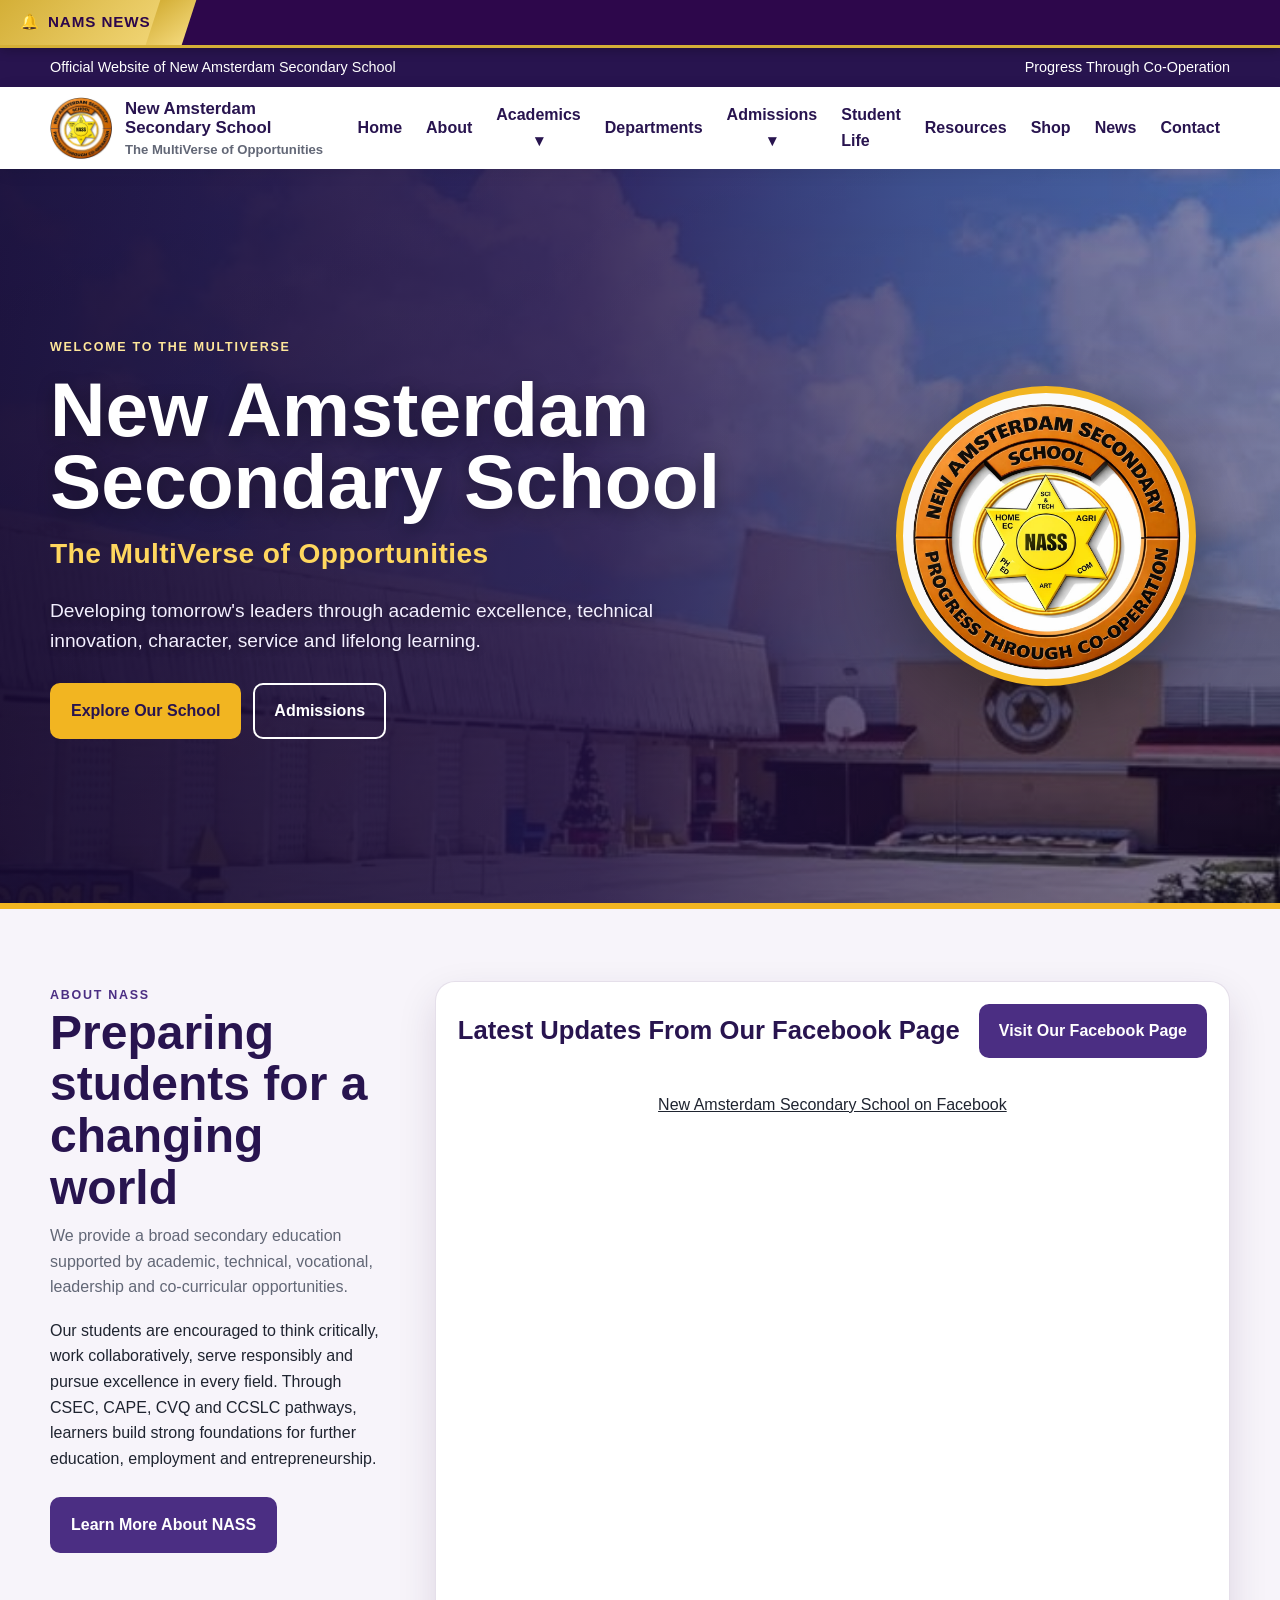
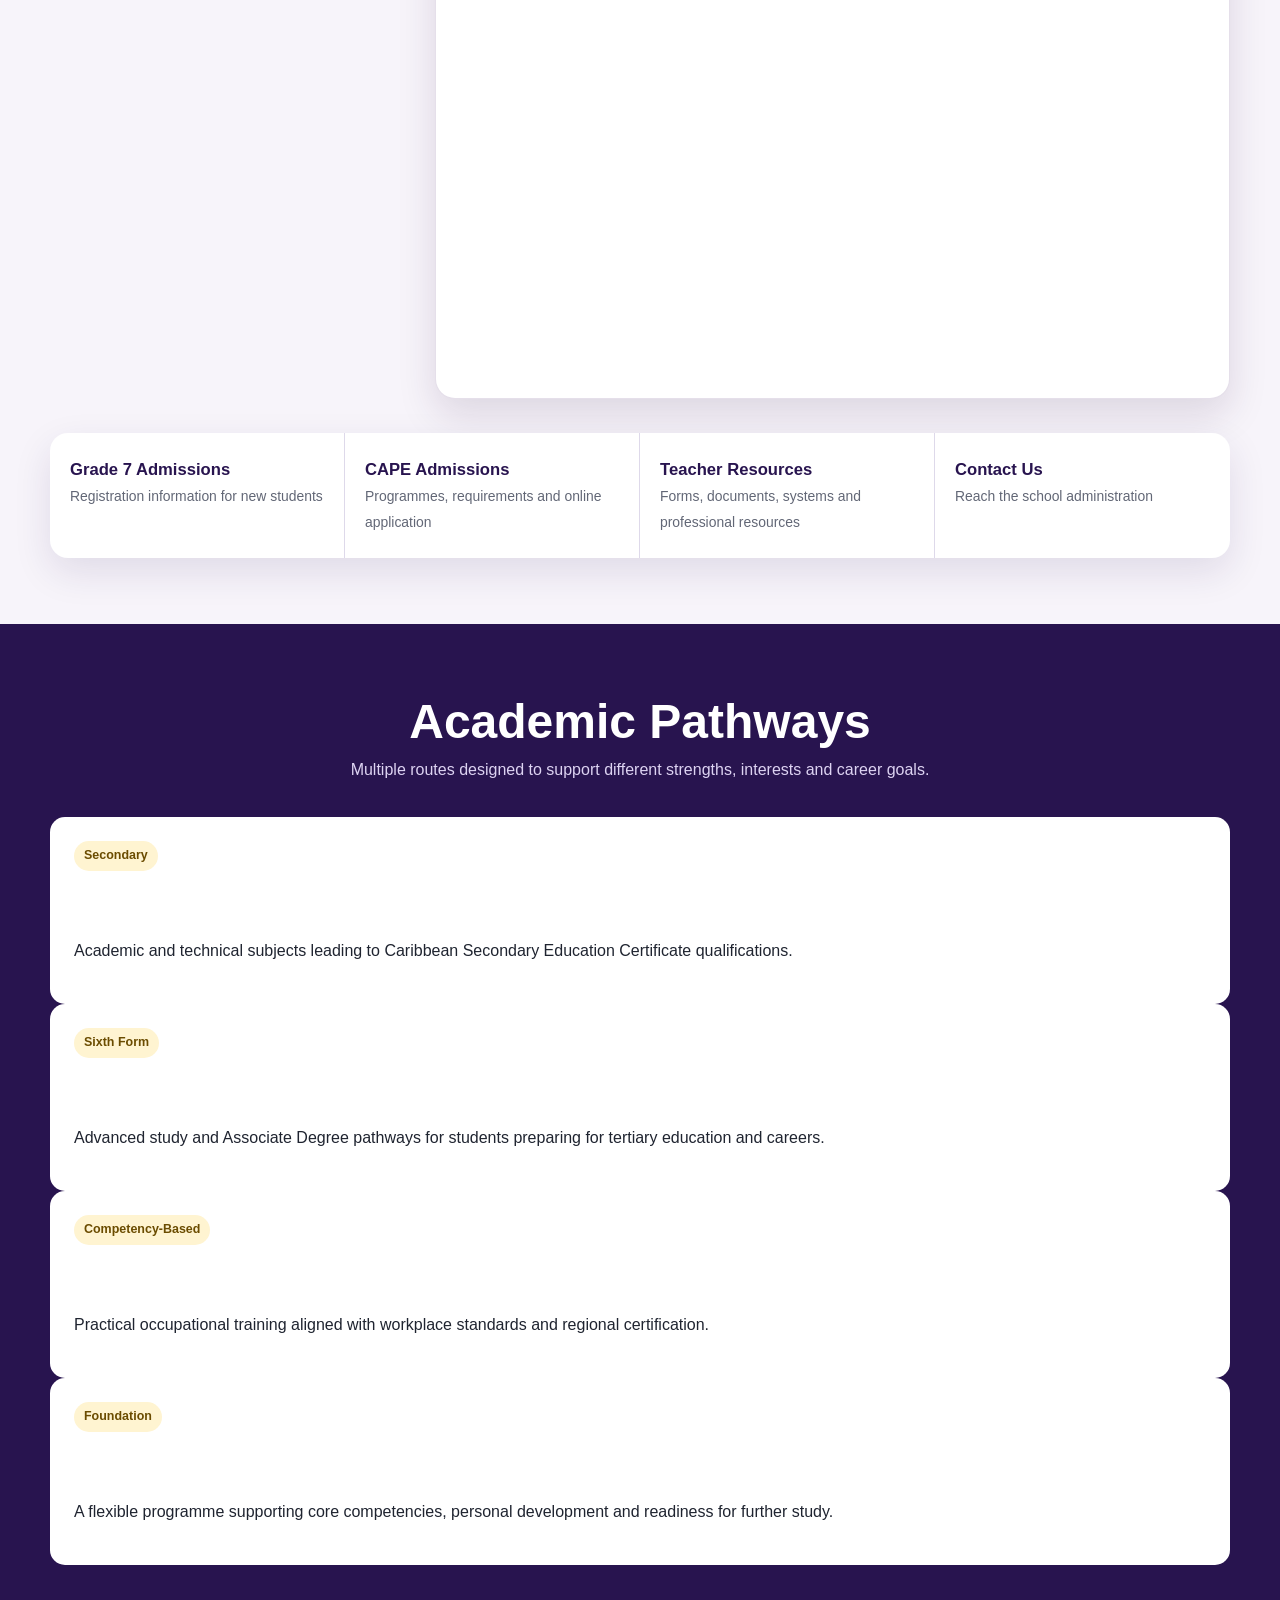
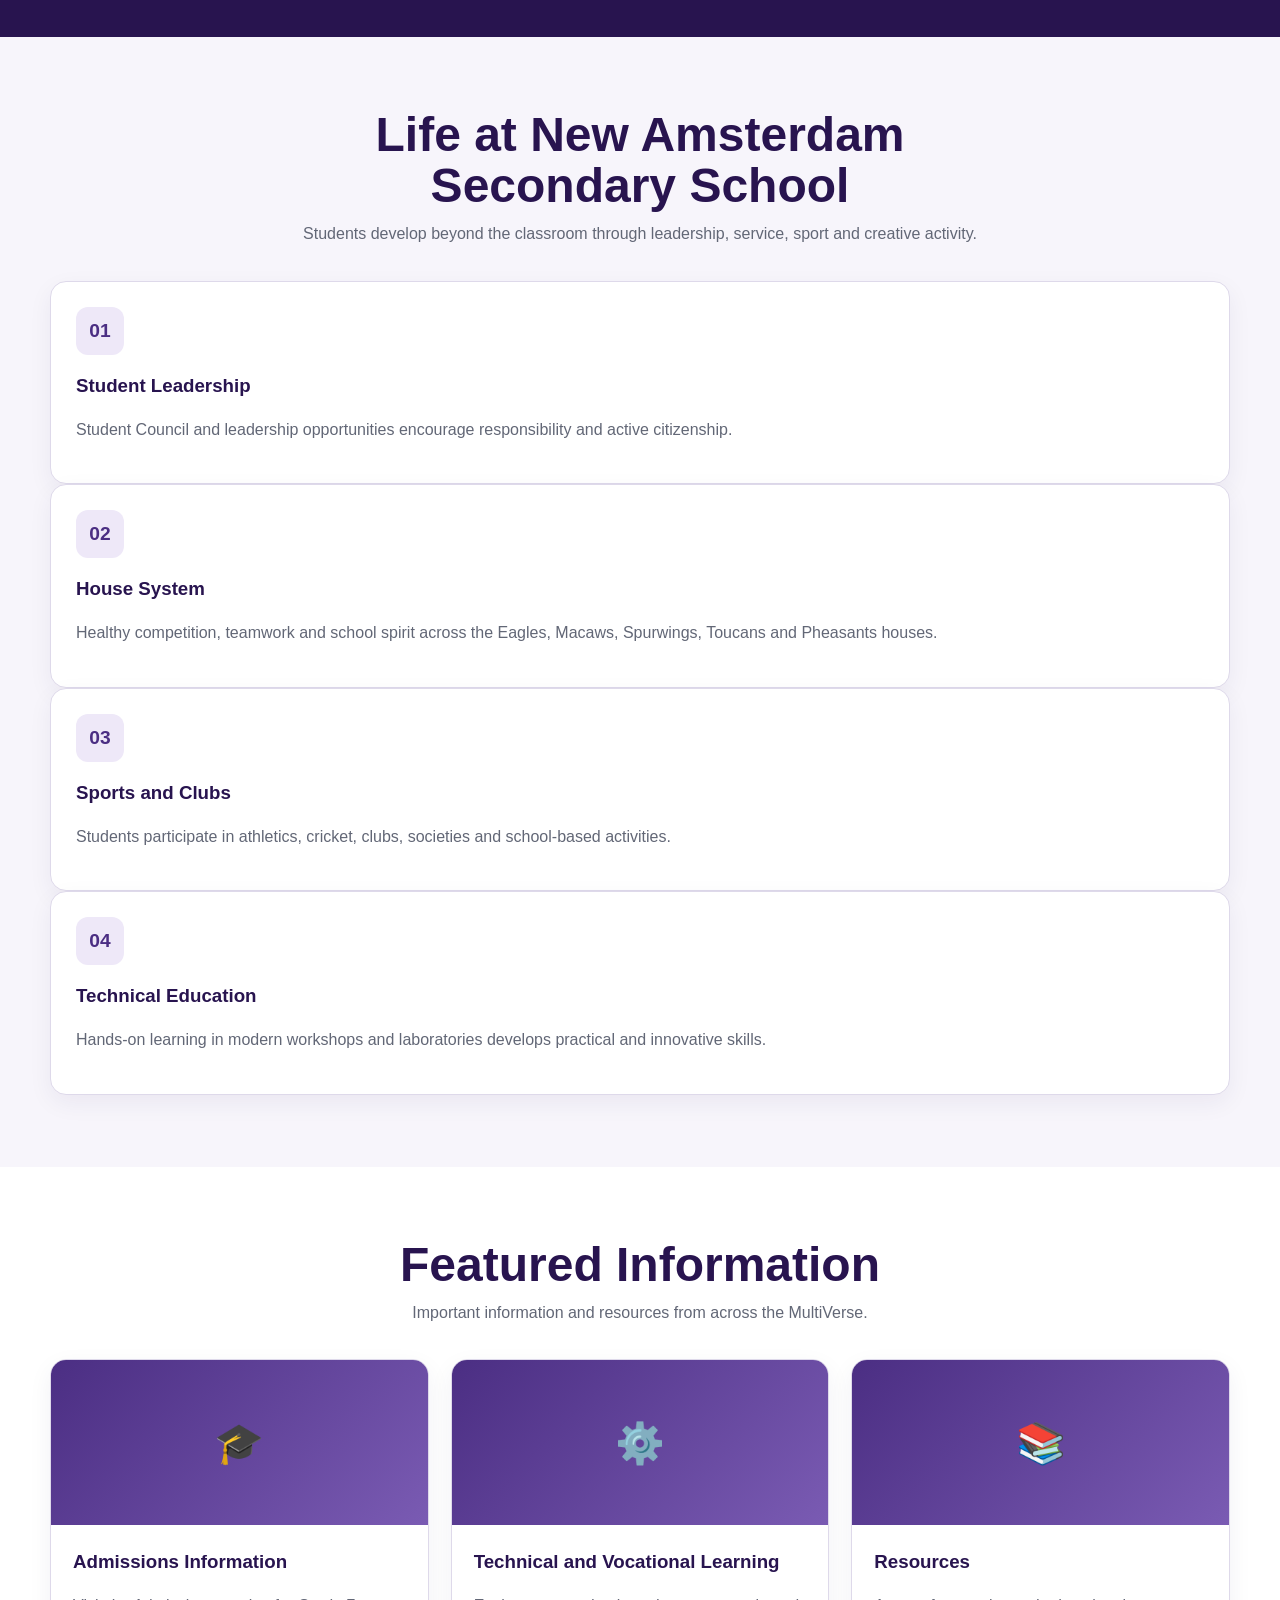
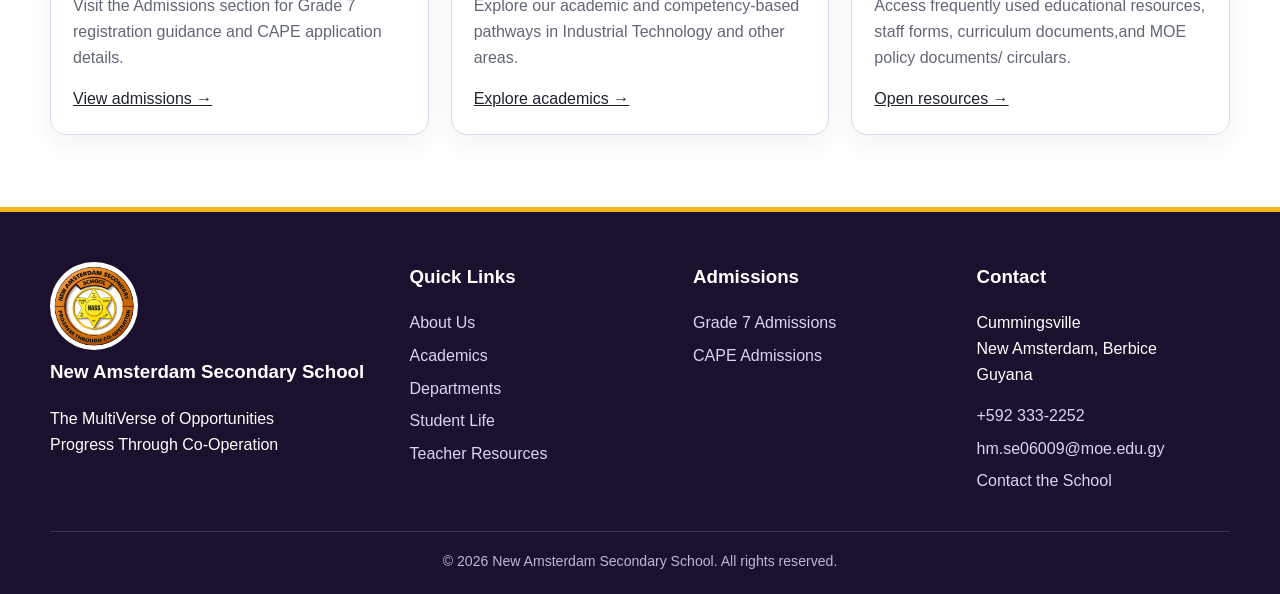
==== commit b7ab1422: "Add files via upload" ====
--- a/index.html
+++ b/index.html
@@ -181,6 +181,145 @@
             min-height: 900px;
         }
     }
+
+    /* =========================================
+       NAMS NEWS TICKER / ANNOUNCEMENT CRAWL
+    ========================================= */
+    .nams-news-ticker {
+        width: 100%;
+        min-height: 48px;
+        display: flex;
+        align-items: stretch;
+        overflow: hidden;
+        background: #2d074b;
+        border-bottom: 3px solid #d4af37;
+        box-shadow: 0 3px 10px rgba(0, 0, 0, 0.22);
+        position: relative;
+        z-index: 10000;
+    }
+
+    .nams-news-label {
+        flex: 0 0 auto;
+        display: flex;
+        align-items: center;
+        justify-content: center;
+        gap: 8px;
+        min-width: 150px;
+        padding: 10px 20px;
+        background: linear-gradient(135deg, #d4af37, #f3d87a);
+        color: #2d074b;
+        font-size: 0.95rem;
+        font-weight: 900;
+        letter-spacing: 0.06em;
+        text-transform: uppercase;
+        position: relative;
+        z-index: 2;
+        box-shadow: 5px 0 12px rgba(0, 0, 0, 0.18);
+    }
+
+    .nams-news-label::after {
+        content: "";
+        position: absolute;
+        top: 0;
+        right: -18px;
+        width: 36px;
+        height: 100%;
+        background: inherit;
+        transform: skewX(-18deg);
+        z-index: -1;
+    }
+
+    .nams-news-window {
+        flex: 1 1 auto;
+        min-width: 0;
+        overflow: hidden;
+        display: flex;
+        align-items: center;
+        white-space: nowrap;
+    }
+
+    .nams-news-track {
+        display: inline-flex;
+        align-items: center;
+        width: max-content;
+        padding-left: 100%;
+        animation: namsTickerScroll 24s linear infinite;
+        will-change: transform;
+    }
+
+    .nams-news-message {
+        display: inline-flex;
+        align-items: center;
+        gap: 12px;
+        padding: 0 42px;
+        color: #ffffff;
+        font-size: 1rem;
+        font-weight: 700;
+        letter-spacing: 0.01em;
+        text-decoration: none;
+    }
+
+    .nams-news-message strong {
+        color: #f3d87a;
+        font-weight: 900;
+    }
+
+    .nams-news-message:hover,
+    .nams-news-message:focus {
+        color: #ffffff;
+        text-decoration: underline;
+        text-decoration-color: #f3d87a;
+        text-underline-offset: 4px;
+    }
+
+    .nams-news-ticker:hover .nams-news-track,
+    .nams-news-ticker:focus-within .nams-news-track {
+        animation-play-state: paused;
+    }
+
+    @keyframes namsTickerScroll {
+        from {
+            transform: translateX(0);
+        }
+
+        to {
+            transform: translateX(-100%);
+        }
+    }
+
+    @media (max-width: 700px) {
+        .nams-news-ticker {
+            min-height: 44px;
+        }
+
+        .nams-news-label {
+            min-width: 112px;
+            padding: 9px 12px;
+            font-size: 0.76rem;
+            letter-spacing: 0.035em;
+        }
+
+        .nams-news-message {
+            padding: 0 28px;
+            font-size: 0.9rem;
+        }
+
+        .nams-news-track {
+            animation-duration: 20s;
+        }
+    }
+
+    @media (prefers-reduced-motion: reduce) {
+        .nams-news-window {
+            overflow-x: auto;
+        }
+
+        .nams-news-track {
+            padding-left: 20px;
+            animation: none;
+        }
+    }
+
 </style>
 
 </head>
@@ -199,6 +338,44 @@
     >
         Skip to content
     </a>
+
+
+    <!-- NAMS NEWS TICKER -->
+    <div
+        class="nams-news-ticker"
+        role="region"
+        aria-label="Important school announcement"
+    >
+        <div class="nams-news-label">
+            <span aria-hidden="true">🔔</span>
+            NAMS News
+        </div>
+
+        <div class="nams-news-window">
+            <div class="nams-news-track">
+                <a
+                    class="nams-news-message"
+                    href="grade7-admissions.html"
+                    aria-label="Grade 7 Orientation Exercise on Wednesday, August 26, 2026 at 9:00 AM. Open Grade 7 information."
+                >
+                    <span aria-hidden="true">🎓</span>
+                    <strong>NEW GRADE 7 STUDENTS:</strong>
+                    Orientation Exercise
+                    <span aria-hidden="true">•</span>
+                    Wednesday, August 26, 2026
+                    <span aria-hidden="true">•</span>
+                    9:00 AM
+                    <span aria-hidden="true">•</span>
+                    New Amsterdam Secondary School
+                    <span aria-hidden="true">•</span>
+                    Discover the MultiVerse of Opportunities
+                    <span aria-hidden="true">💜💛</span>
+                    <strong>CLICK FOR DETAILS →</strong>
+                </a>
+            </div>
+        </div>
+    </div>
+
 
     <!-- TOP INFORMATION BAR -->
 
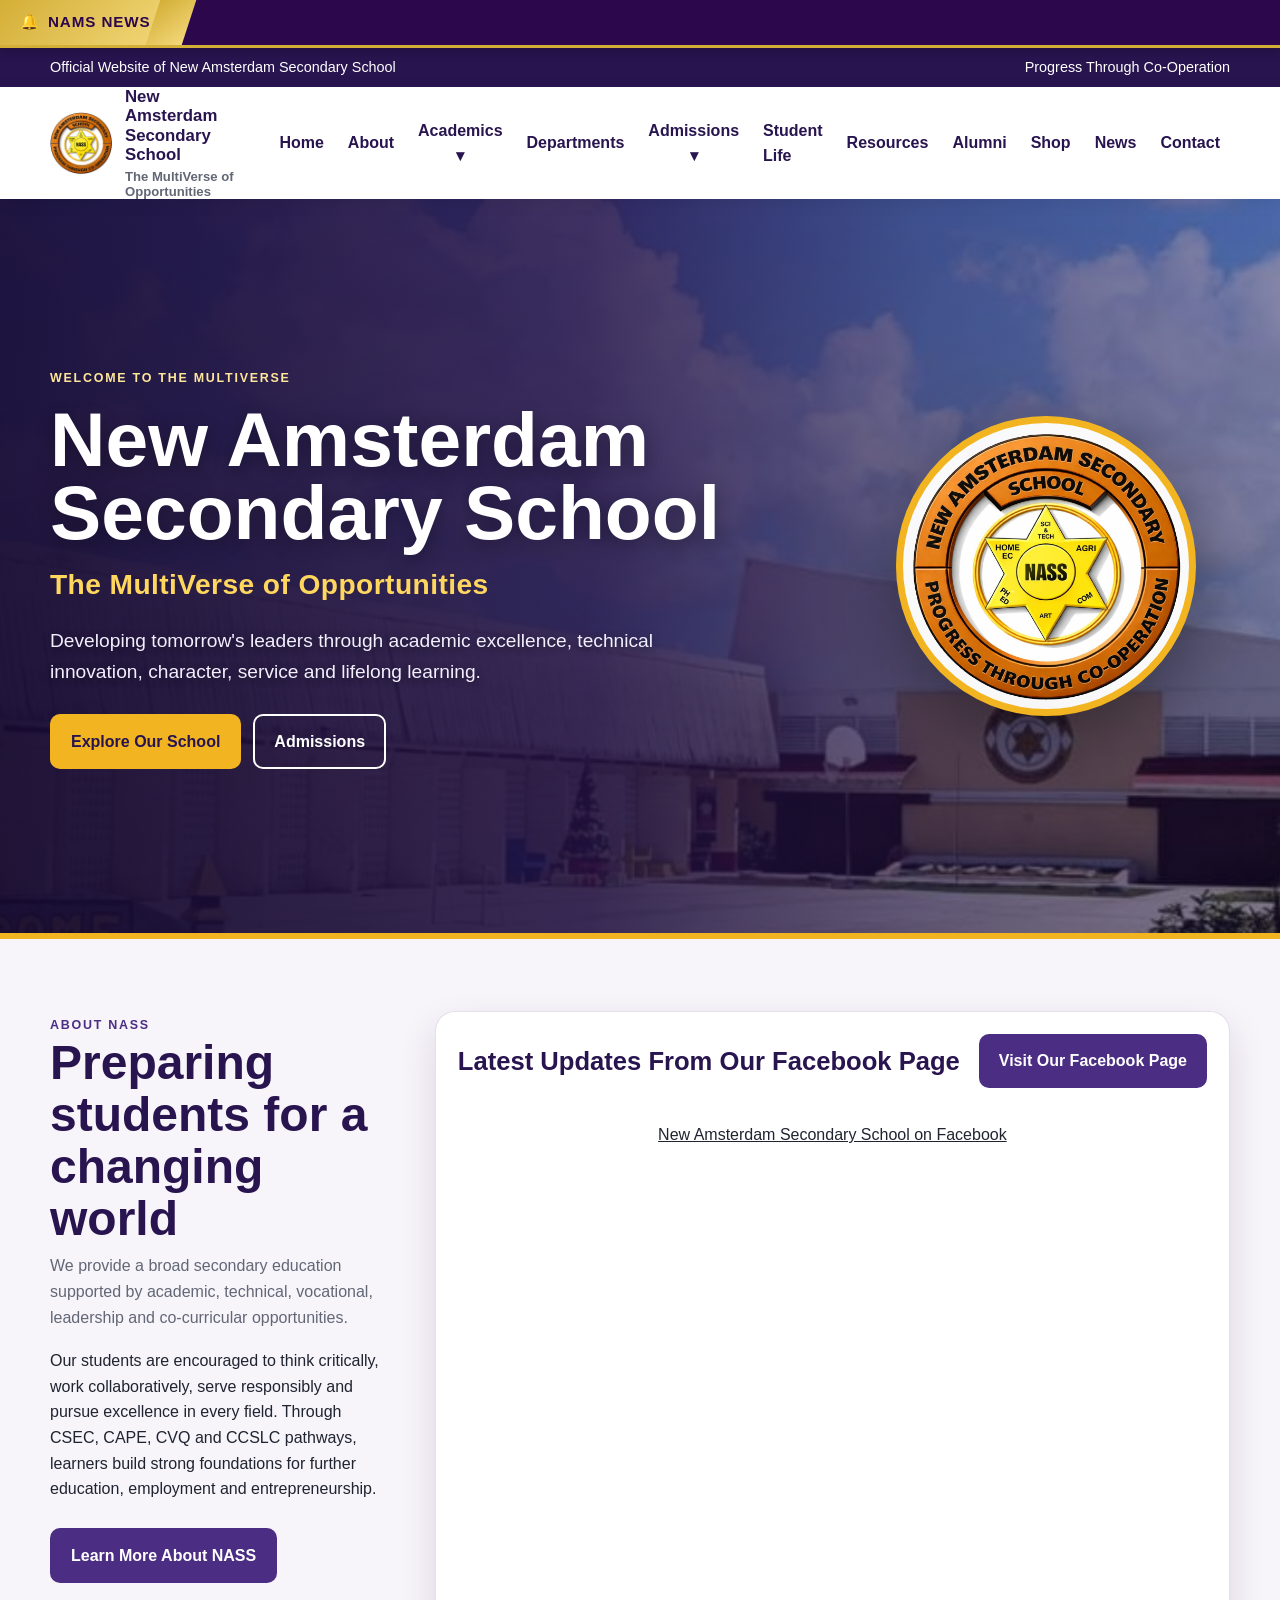
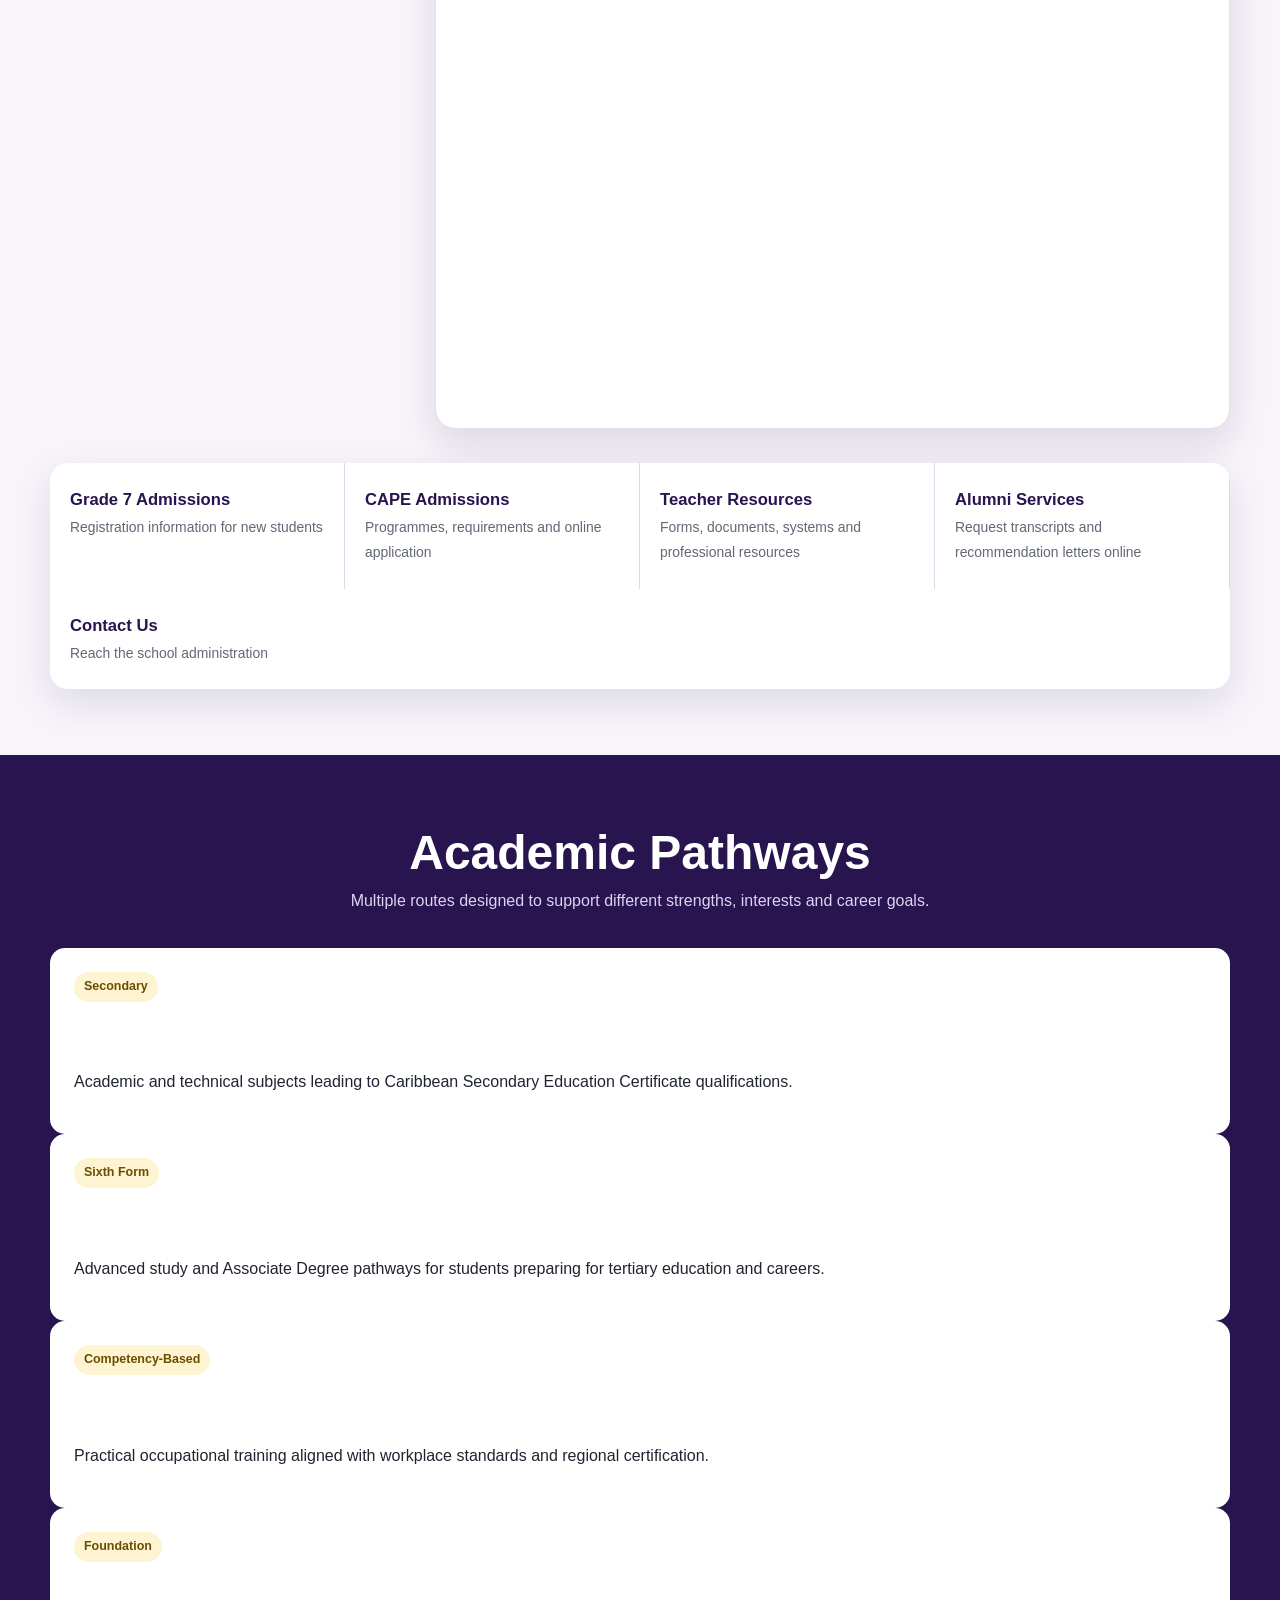
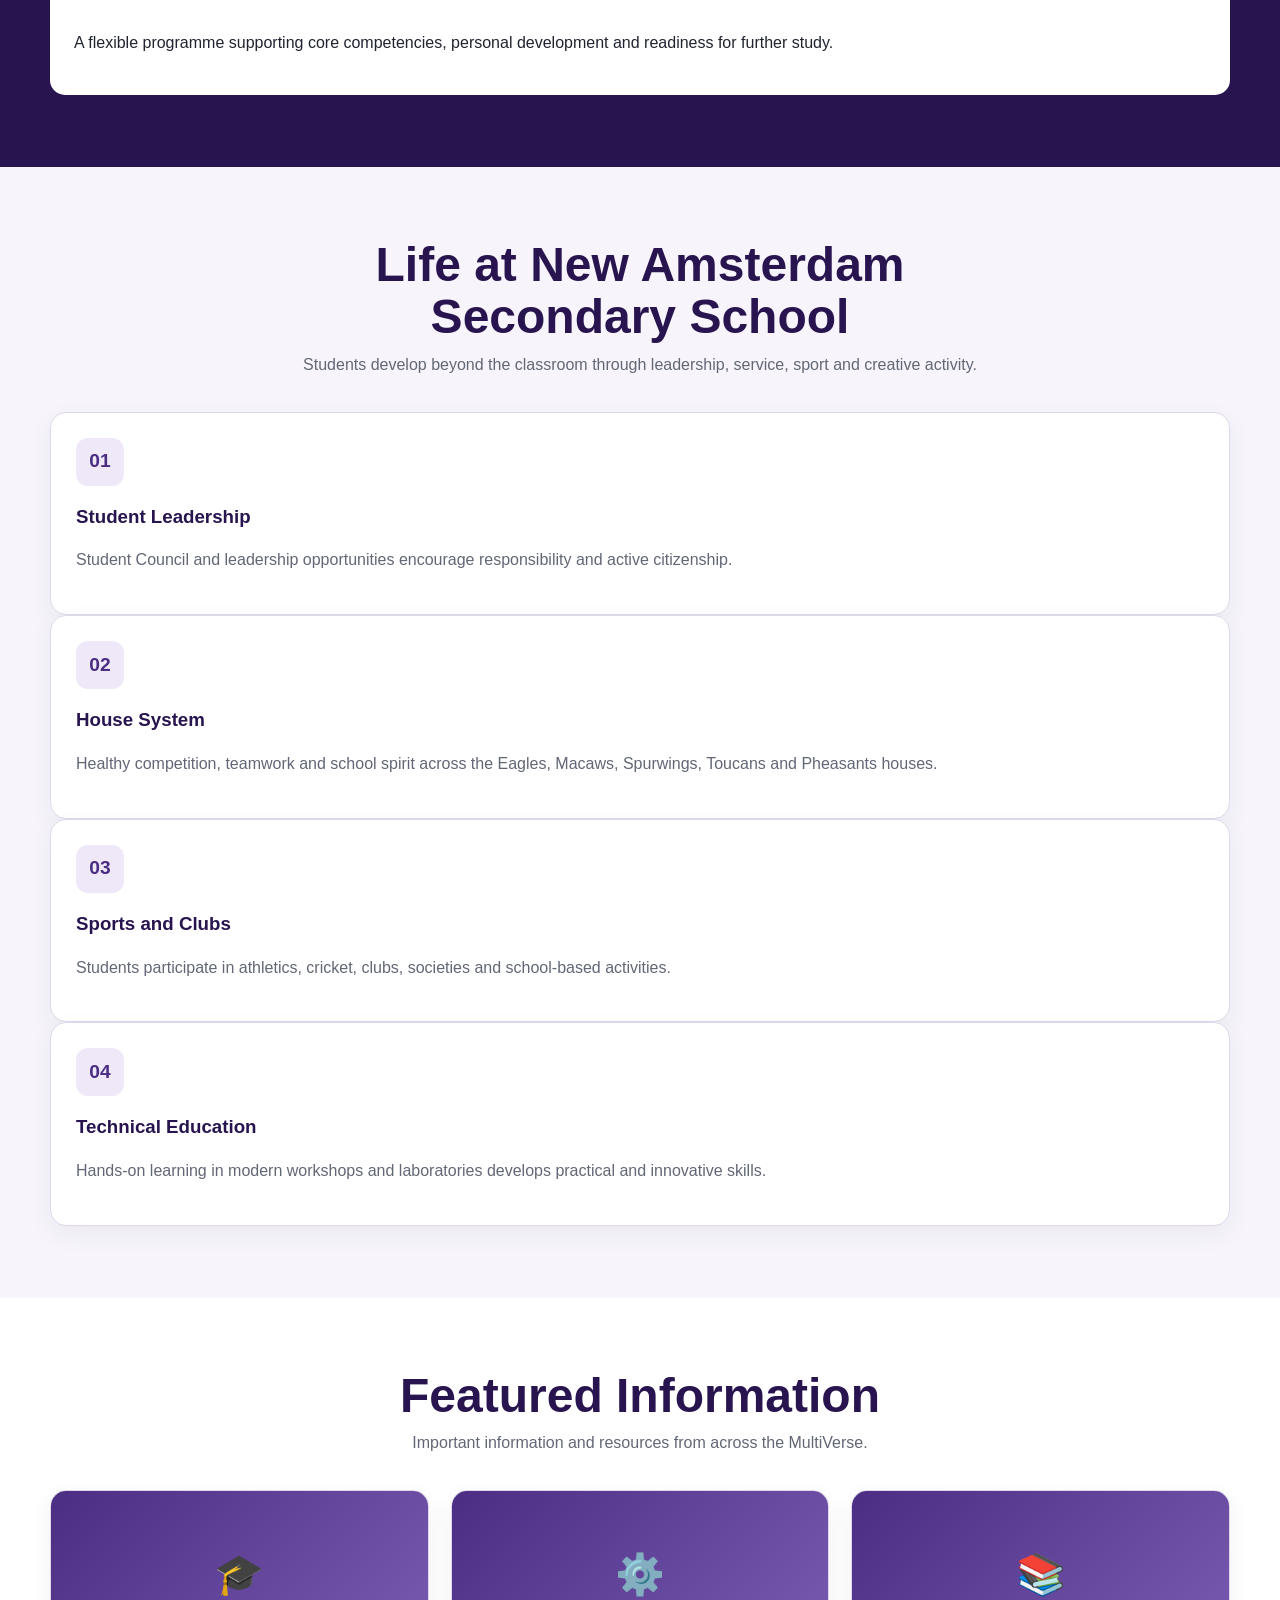
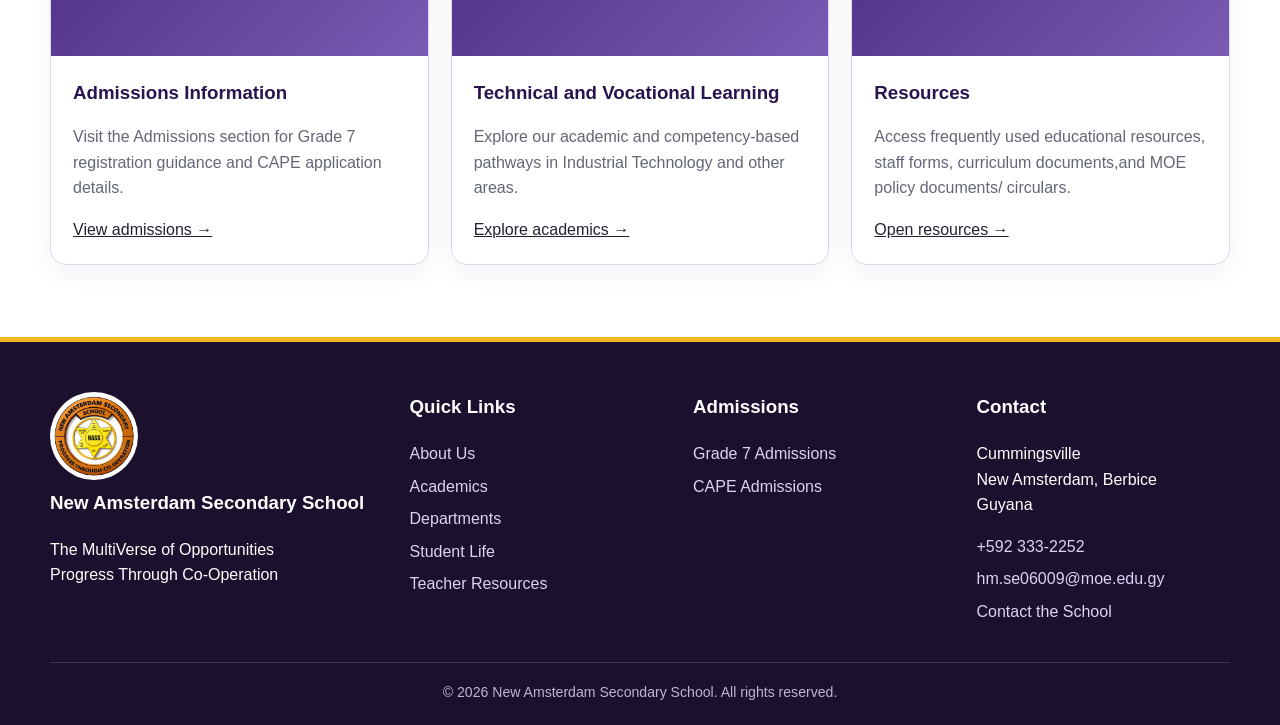
==== commit 946a6ce1: "Add files via upload" ====
--- a/index.html
+++ b/index.html
@@ -196,6 +196,8 @@
         box-shadow: 0 3px 10px rgba(0, 0, 0, 0.22);
         position: relative;
         z-index: 10000;
+        cursor: default;
+        user-select: none;
     }
 
     .nams-news-label {
@@ -236,6 +238,7 @@
         display: flex;
         align-items: center;
         white-space: nowrap;
+        pointer-events: none;
     }
 
     .nams-news-track {
@@ -256,7 +259,6 @@
         font-size: 1rem;
         font-weight: 700;
         letter-spacing: 0.01em;
-        text-decoration: none;
     }
 
     .nams-news-message strong {
@@ -264,16 +266,7 @@
         font-weight: 900;
     }
 
-    .nams-news-message:hover,
-    .nams-news-message:focus {
-        color: #ffffff;
-        text-decoration: underline;
-        text-decoration-color: #f3d87a;
-        text-underline-offset: 4px;
-    }
-
-    .nams-news-ticker:hover .nams-news-track,
-    .nams-news-ticker:focus-within .nams-news-track {
+    .nams-news-ticker:hover .nams-news-track {
         animation-play-state: paused;
     }
 
@@ -353,11 +346,7 @@
 
         <div class="nams-news-window">
             <div class="nams-news-track">
-                <a
-                    class="nams-news-message"
-                    href="grade7-admissions.html"
-                    aria-label="Grade 7 Orientation Exercise on Wednesday, August 26, 2026 at 9:00 AM. Open Grade 7 information."
-                >
+                <div class="nams-news-message">
                     <span aria-hidden="true">🎓</span>
                     <strong>NEW GRADE 7 STUDENTS:</strong>
                     Orientation Exercise
@@ -370,8 +359,8 @@
                     <span aria-hidden="true">•</span>
                     Discover the MultiVerse of Opportunities
                     <span aria-hidden="true">💜💛</span>
-                    <strong>CLICK FOR DETAILS →</strong>
-                </a>
+                    <strong>WELCOME TO NAMS!</strong>
+                </div>
             </div>
         </div>
     </div>
@@ -515,6 +504,9 @@
 
                 <a href="resources.html">
                     Resources
+                </a>
+                <a href="alumni.html">
+                    Alumni
                 </a>
                 <a href="shop.html">
                     Shop
@@ -738,6 +730,18 @@
 
                     </a>
 
+                    <a href="alumni.html">
+
+                        <strong>
+                            Alumni Services
+                        </strong>
+
+                        <span>
+                            Request transcripts and recommendation letters online
+                        </span>
+
+                    </a>
+
                     <a href="contact.html">
 
                         <strong>
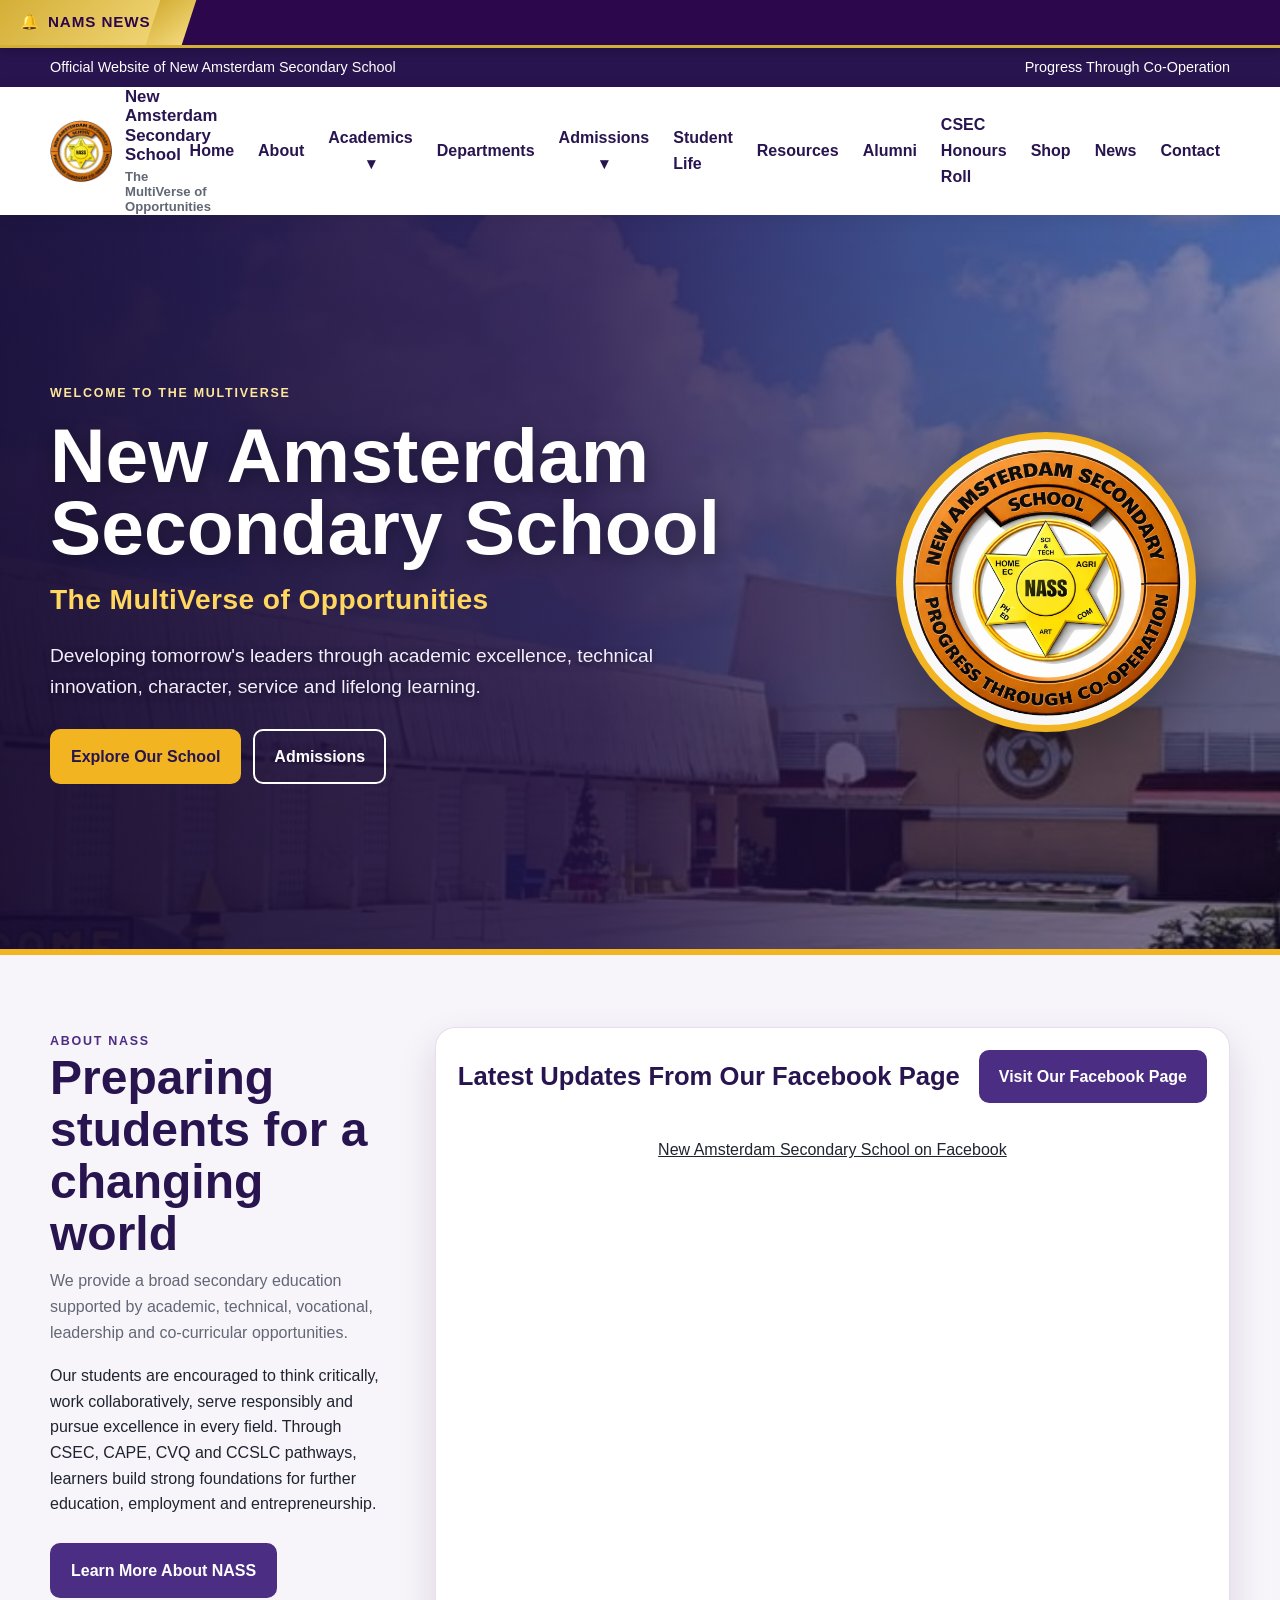
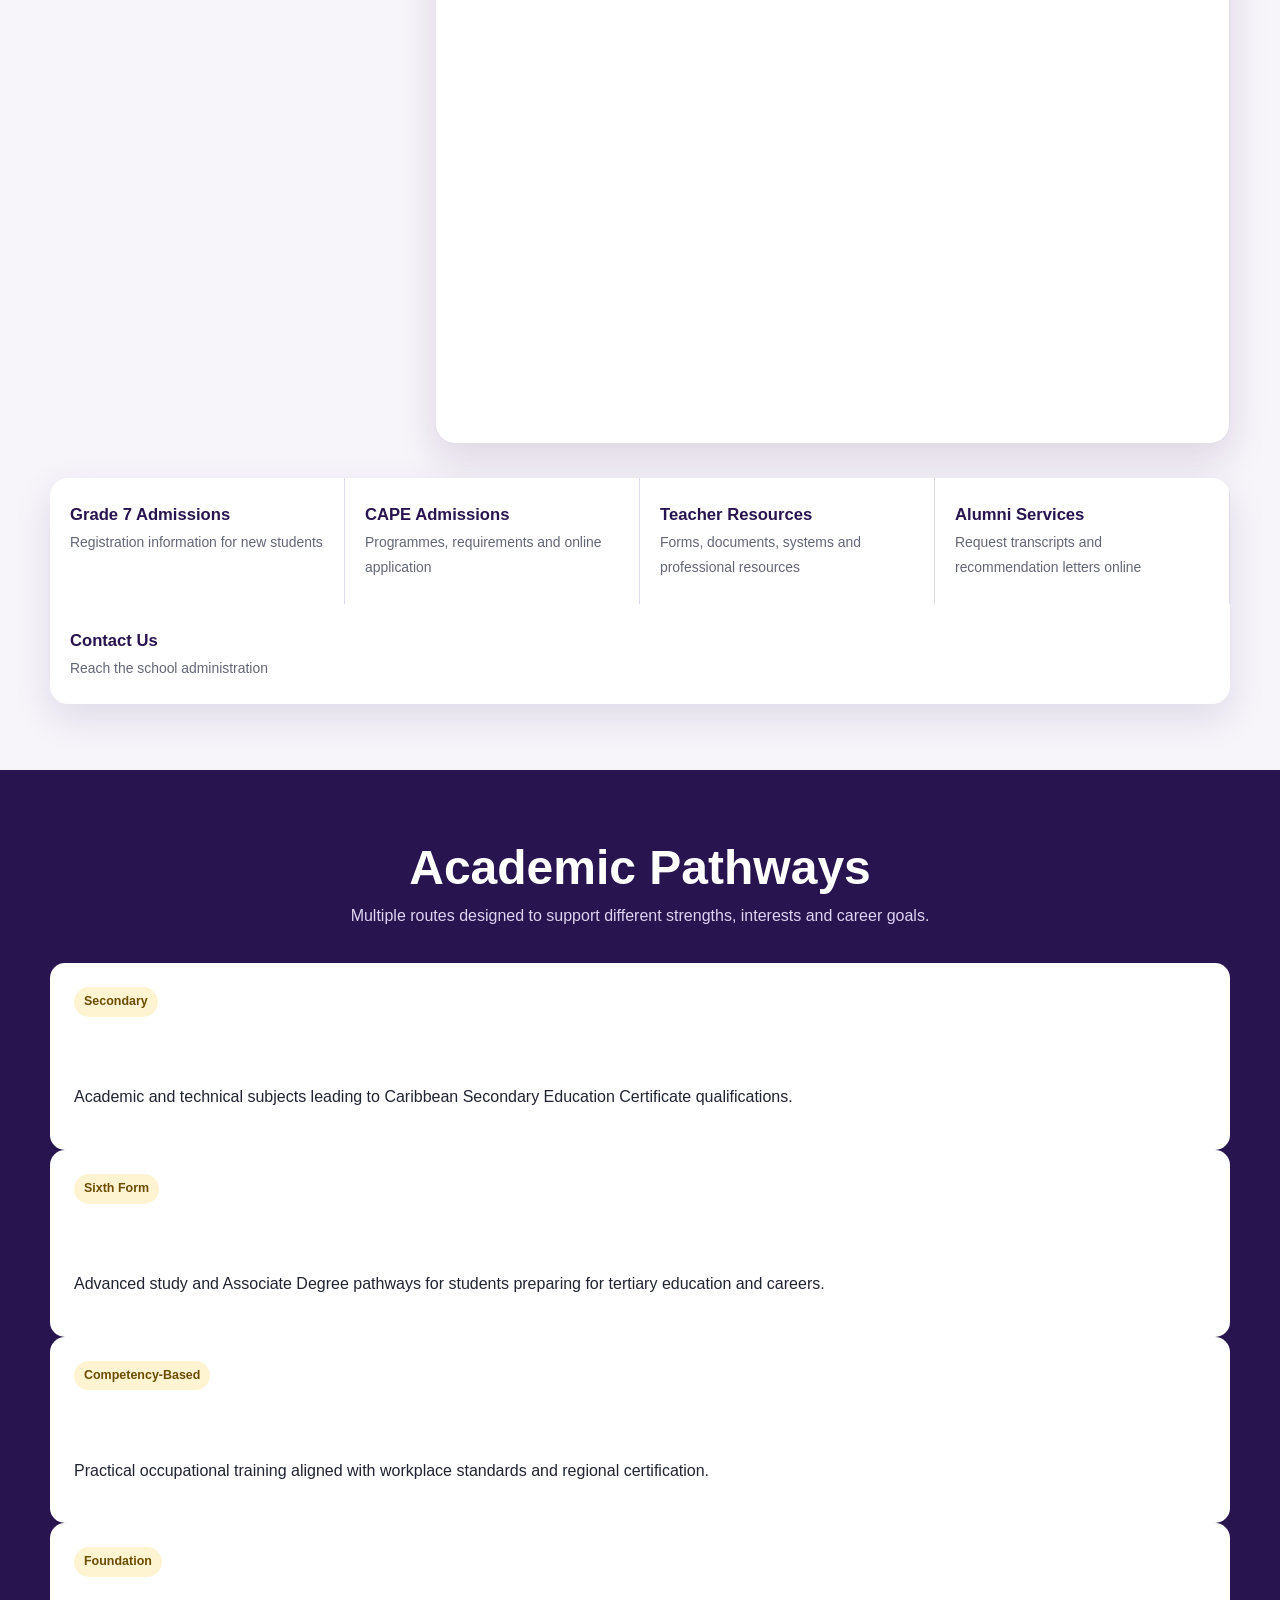
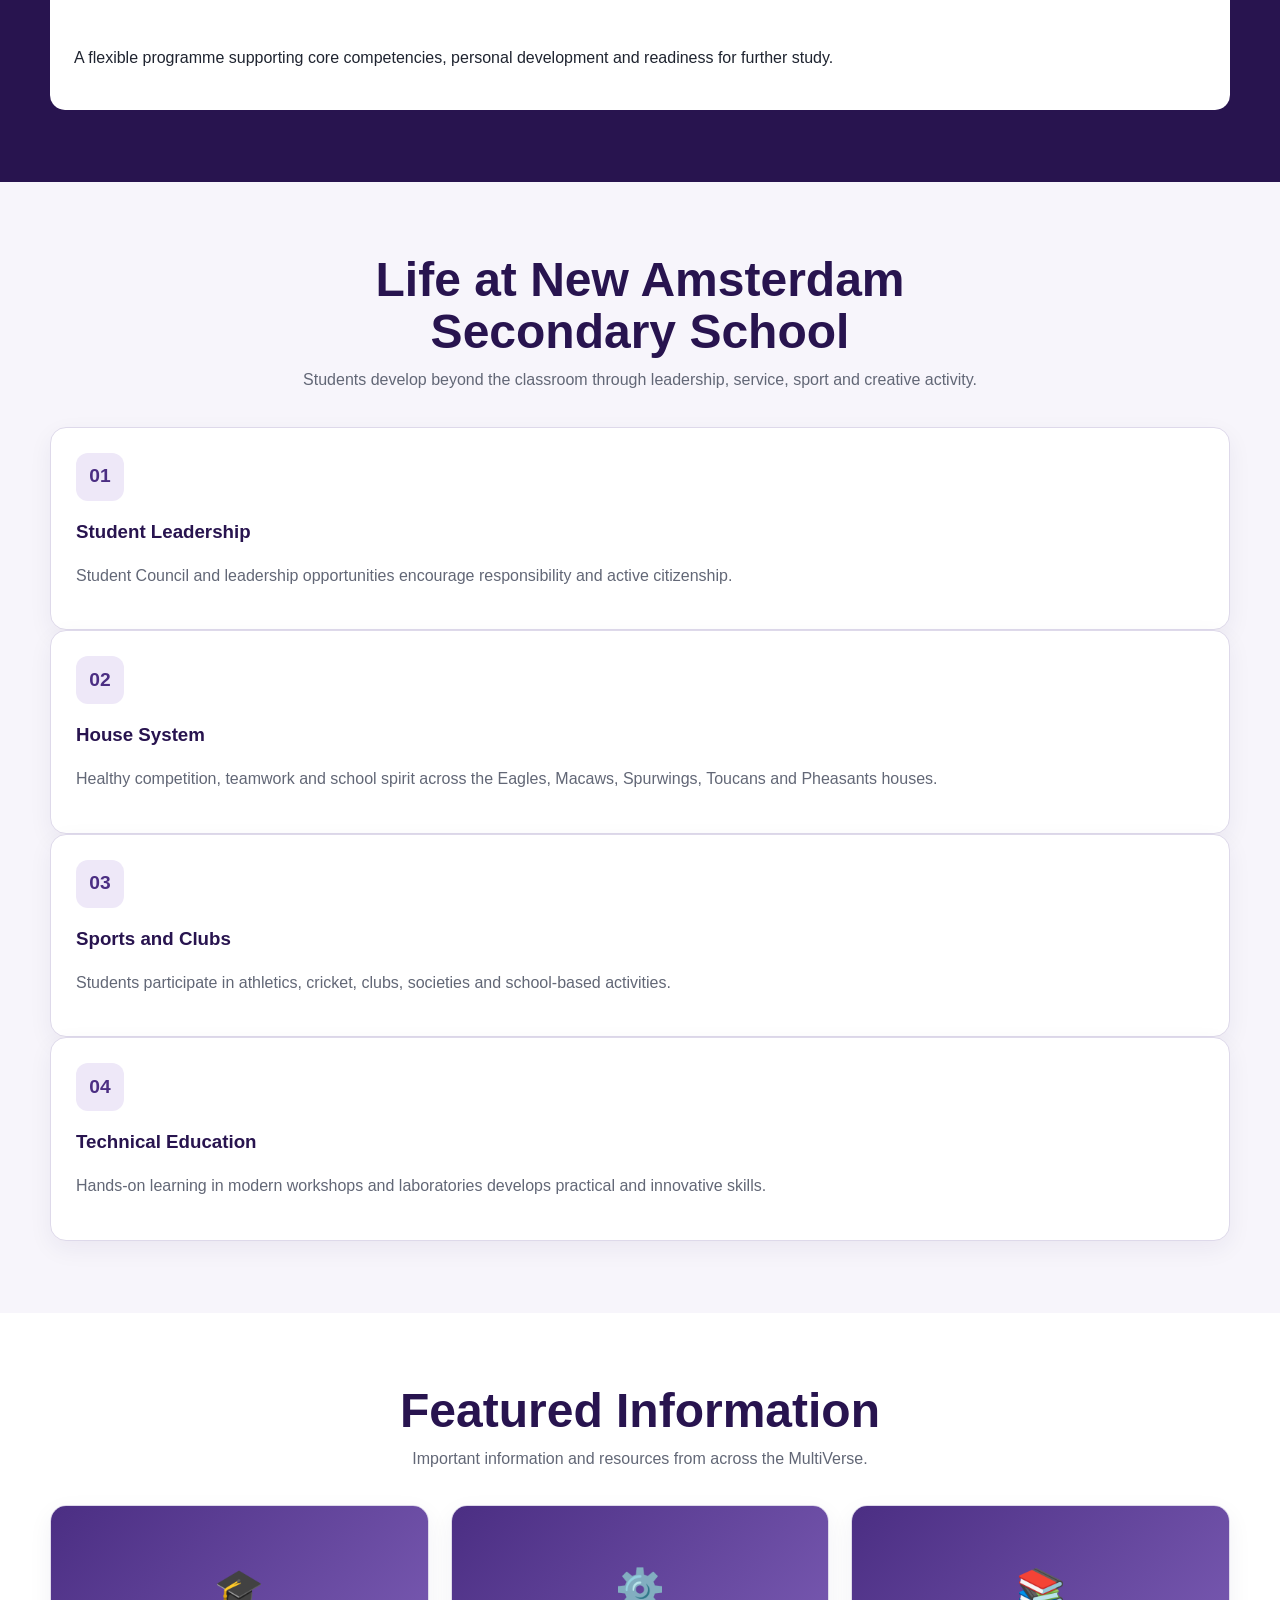
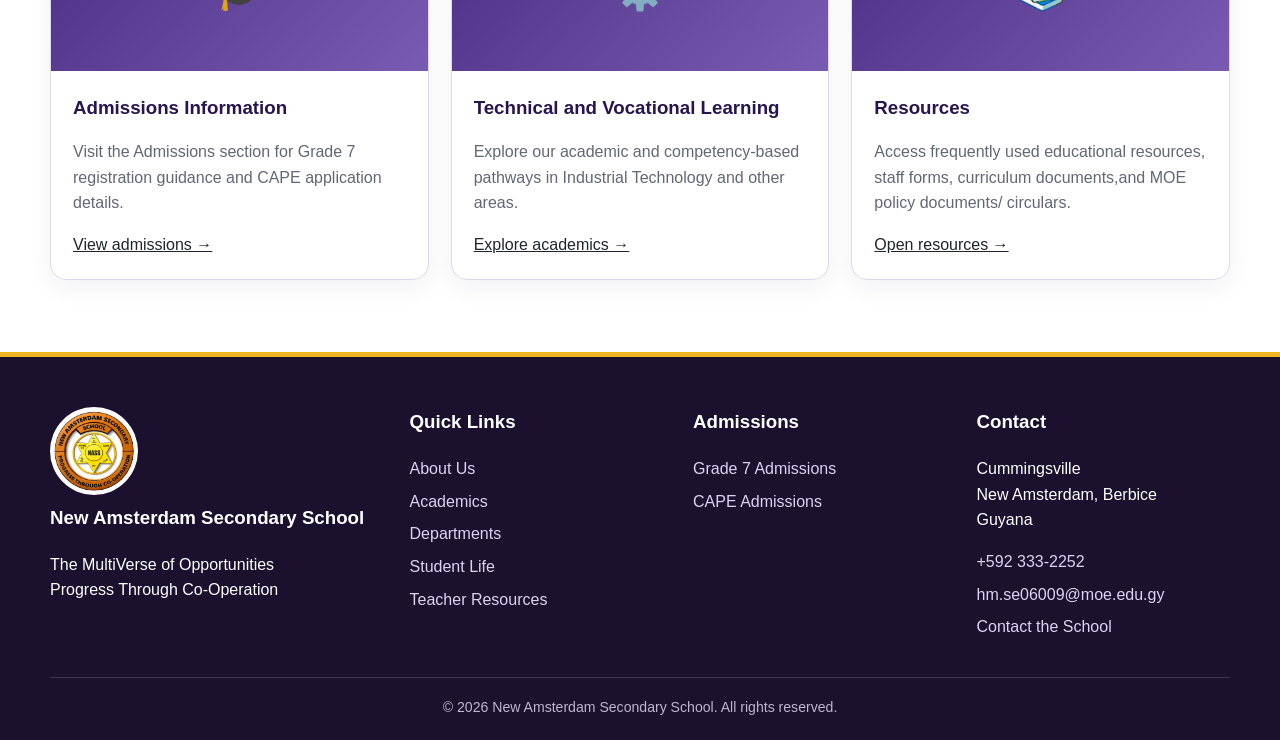
==== commit 2748d9ab: "Add files via upload" ====
--- a/index.html
+++ b/index.html
@@ -508,6 +508,11 @@
                 <a href="alumni.html">
                     Alumni
                 </a>
+
+                <a href="honours-roll.html">
+                    CSEC Honours Roll
+                </a>
+
                 <a href="shop.html">
                     Shop
                 </a>
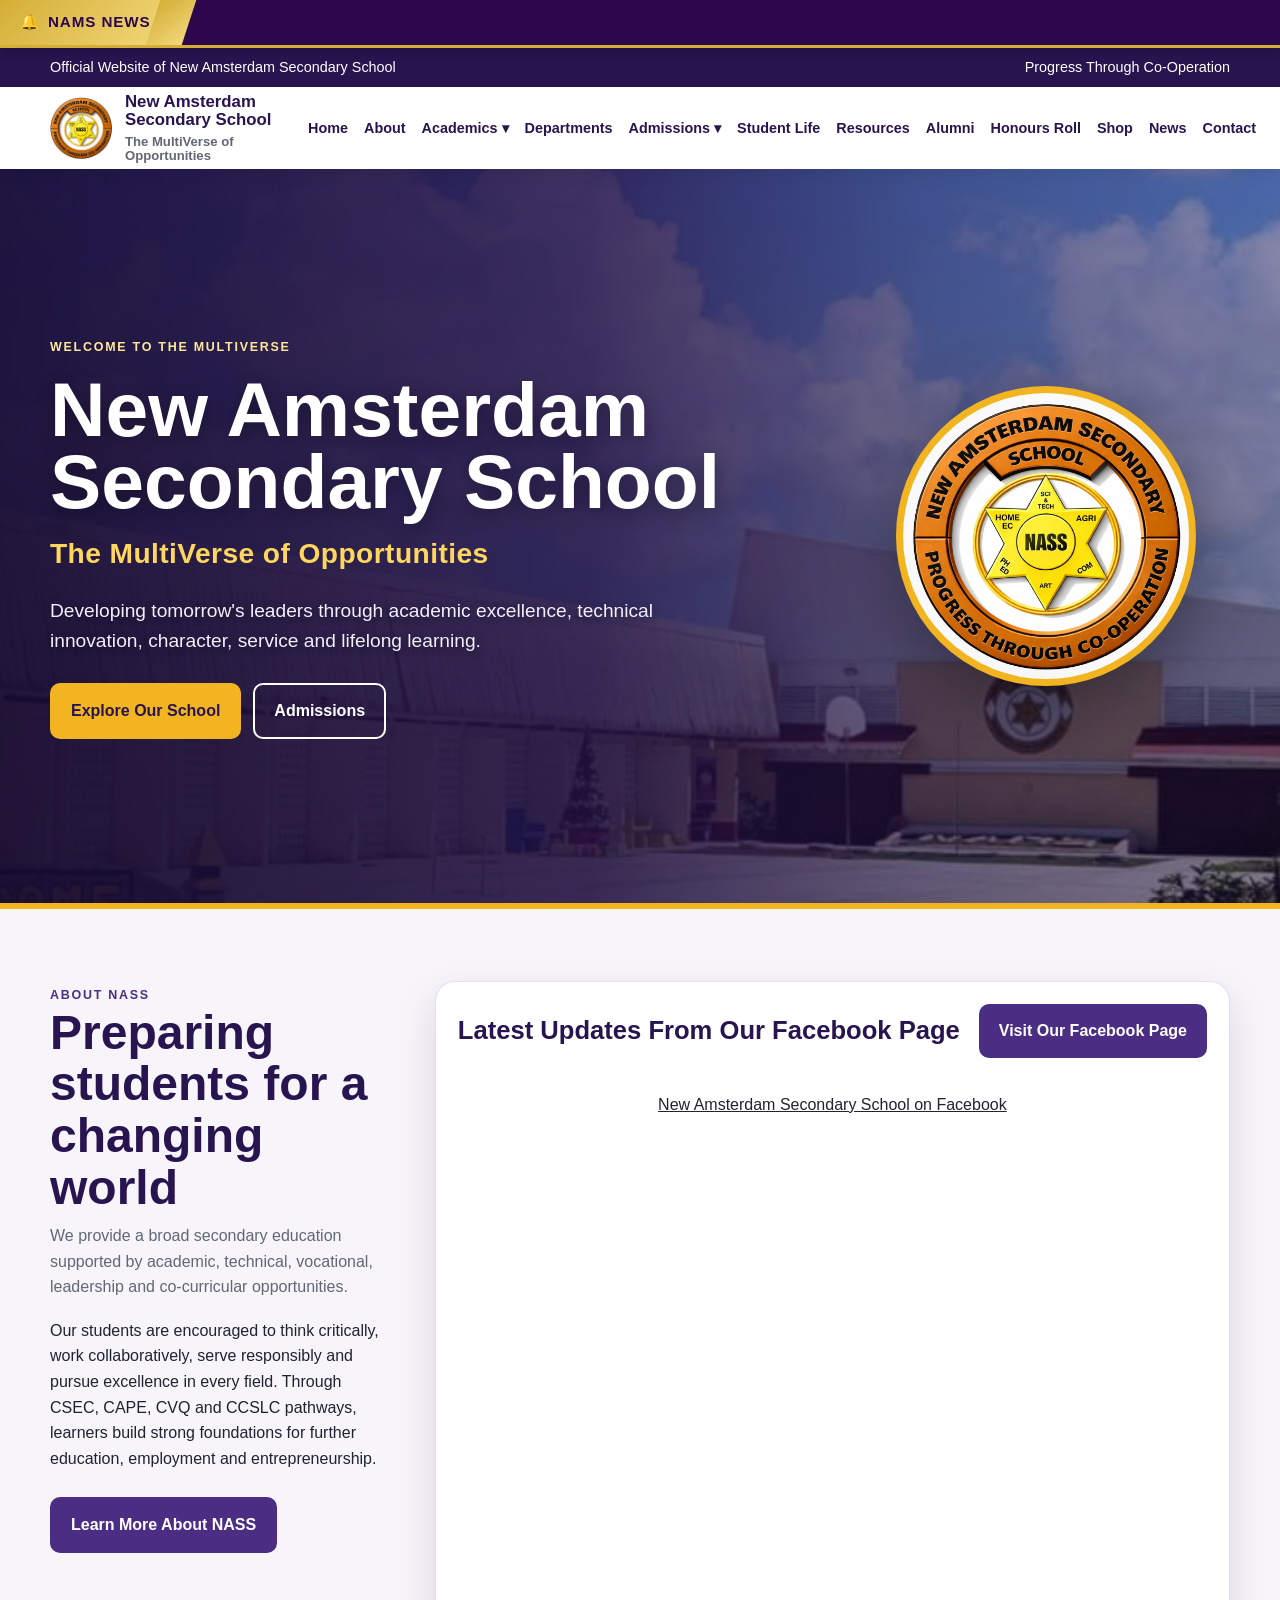
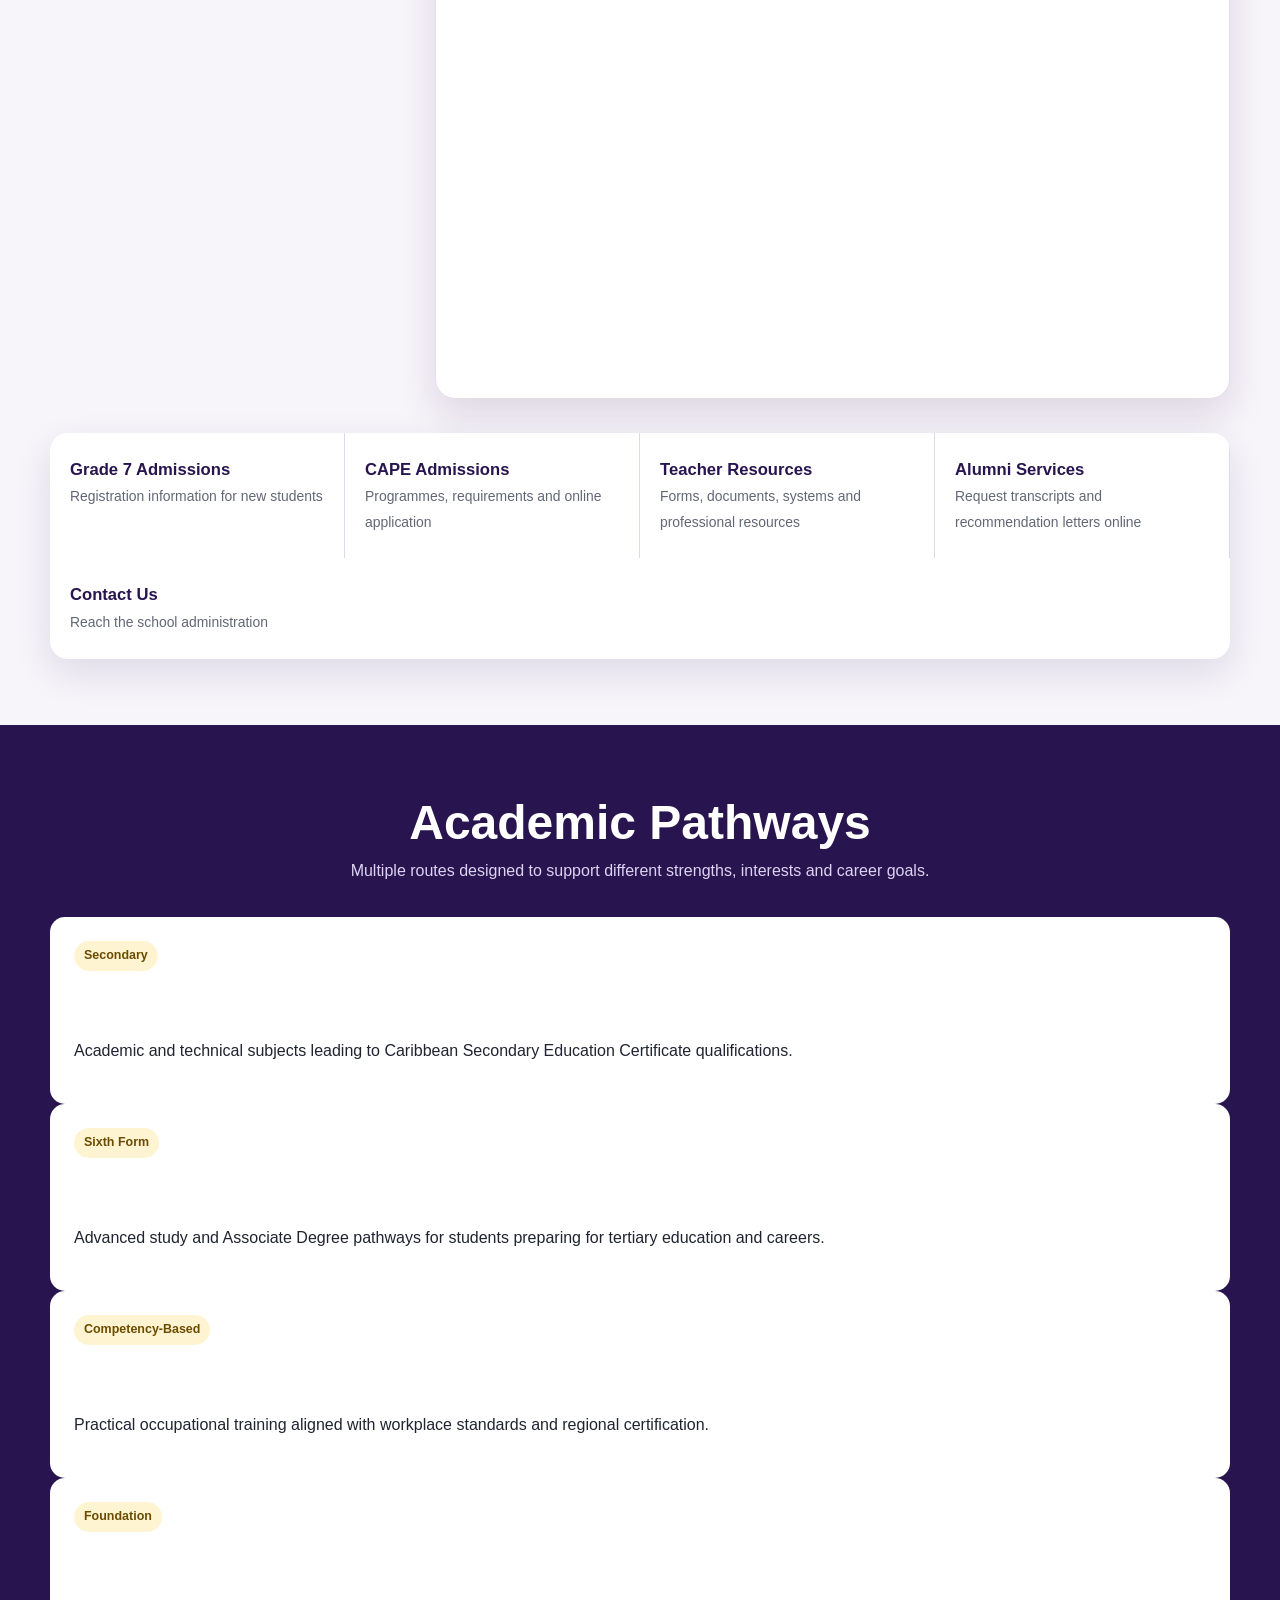
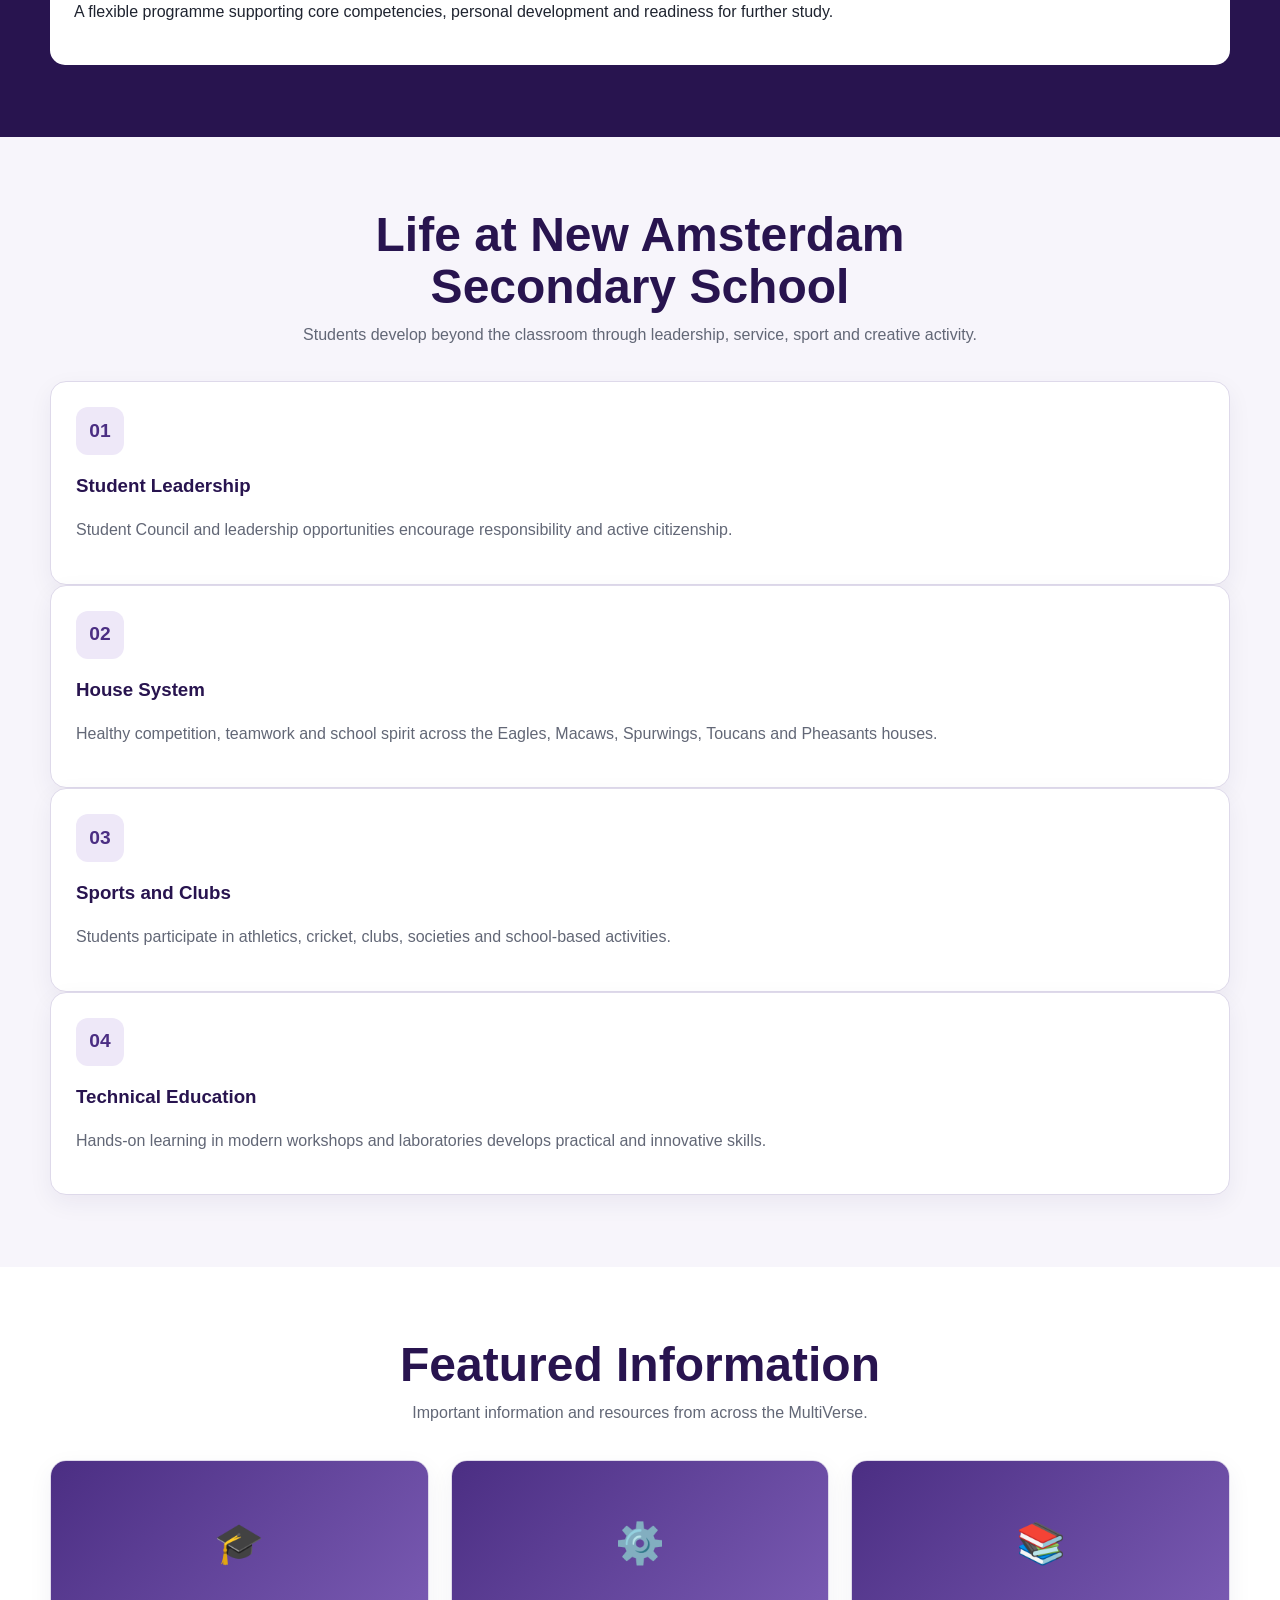
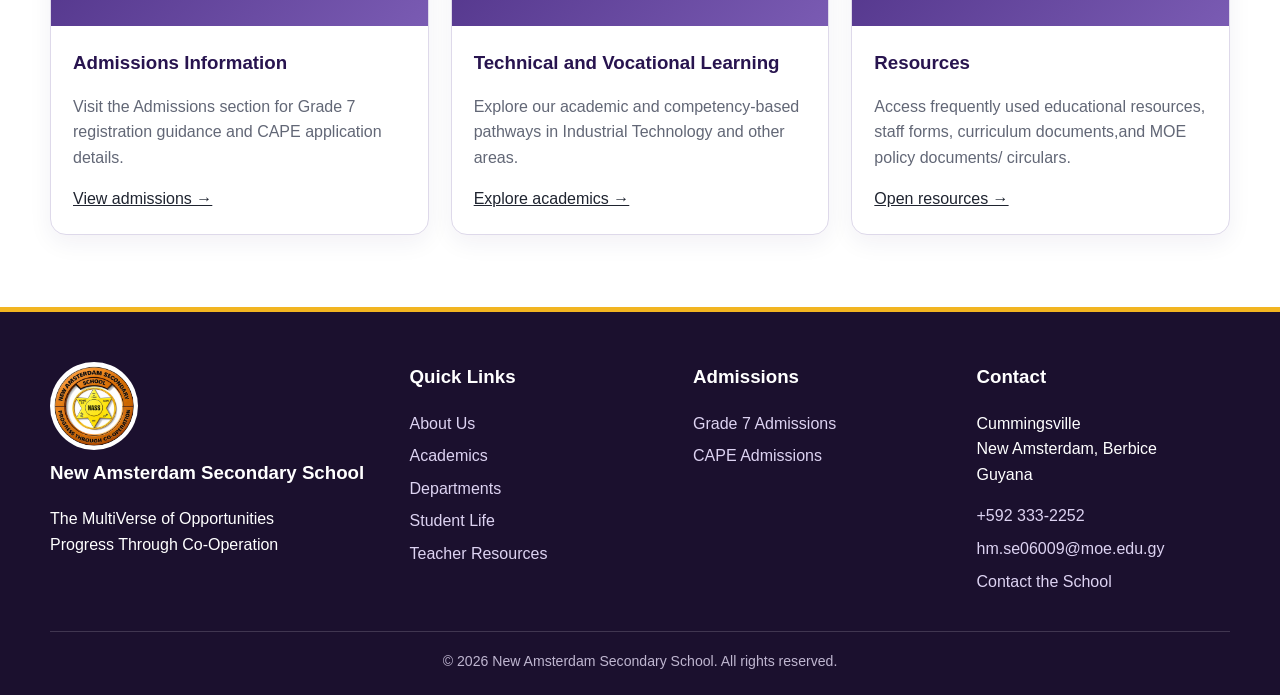
==== commit b614fa15: "Add files via upload" ====
--- a/index.html
+++ b/index.html
@@ -313,6 +313,42 @@
         }
     }
 
+
+    /* =========================================
+       DESKTOP NAVIGATION COMPACTING
+       Keeps the expanded menu clean on one line
+    ========================================= */
+    @media (min-width: 1100px) {
+        .site-header .brand-row {
+            gap: 16px;
+        }
+
+        .site-header .brand {
+            flex: 0 1 300px;
+            min-width: 235px;
+        }
+
+        .site-header .nav {
+            gap: 2px;
+            flex-wrap: nowrap;
+            align-items: center;
+            justify-content: flex-end;
+        }
+
+        .site-header .nav > a,
+        .site-header .dropbtn {
+            padding-left: 7px;
+            padding-right: 7px;
+            font-size: 0.9rem;
+            white-space: nowrap;
+        }
+
+        .site-header .brand-name,
+        .site-header .brand-tag {
+            line-height: 1.08;
+        }
+    }
+
 </style>
 
 </head>
@@ -348,18 +384,12 @@
             <div class="nams-news-track">
                 <div class="nams-news-message">
                     <span aria-hidden="true">🎓</span>
-                    <strong>NEW GRADE 7 STUDENTS:</strong>
-                    Orientation Exercise
-                    <span aria-hidden="true">•</span>
-                    Wednesday, August 26, 2026
-                    <span aria-hidden="true">•</span>
-                    9:00 AM
+                    <strong>WELCOME TO THE MultiVerse:</strong>
                     <span aria-hidden="true">•</span>
                     New Amsterdam Secondary School
                     <span aria-hidden="true">•</span>
                     Discover the MultiVerse of Opportunities
                     <span aria-hidden="true">💜💛</span>
-                    <strong>WELCOME TO NAMS!</strong>
                 </div>
             </div>
         </div>
@@ -510,7 +540,7 @@
                 </a>
 
                 <a href="honours-roll.html">
-                    CSEC Honours Roll
+                    Honours Roll
                 </a>
 
                 <a href="shop.html">
